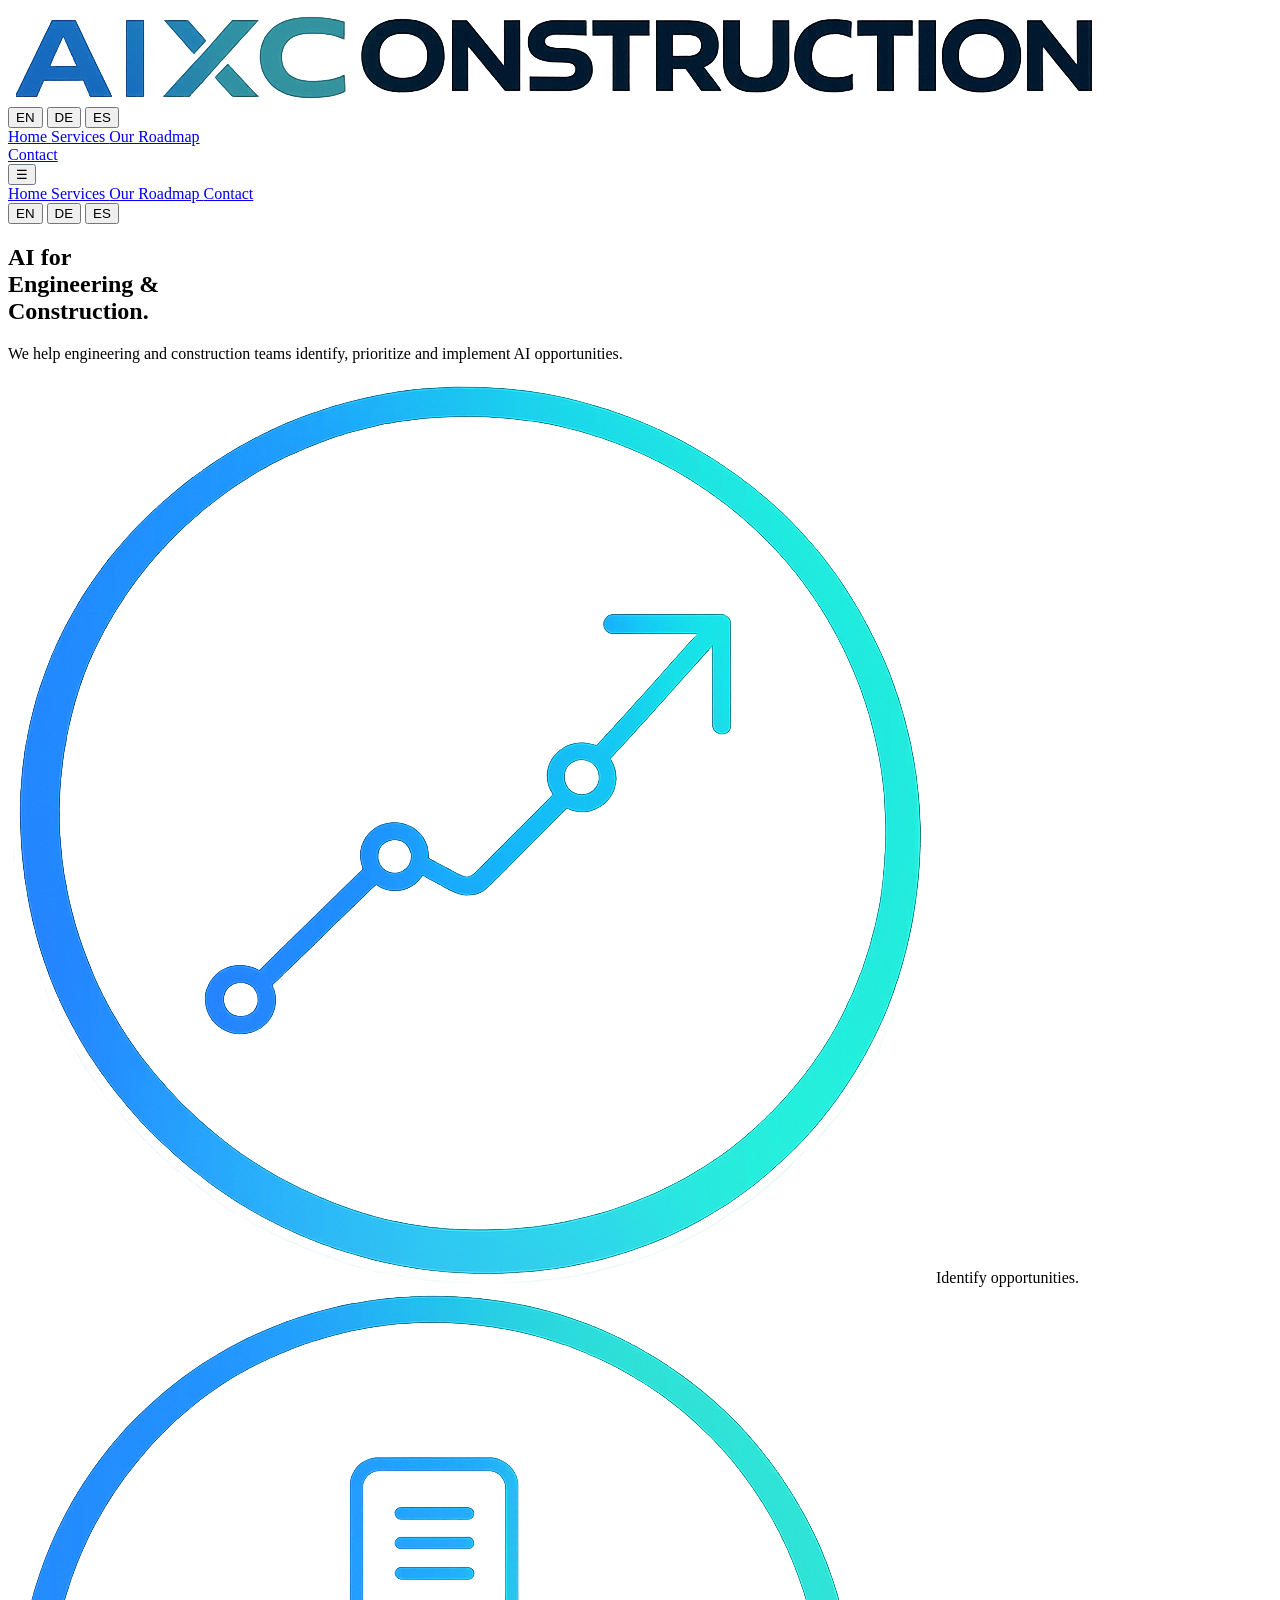
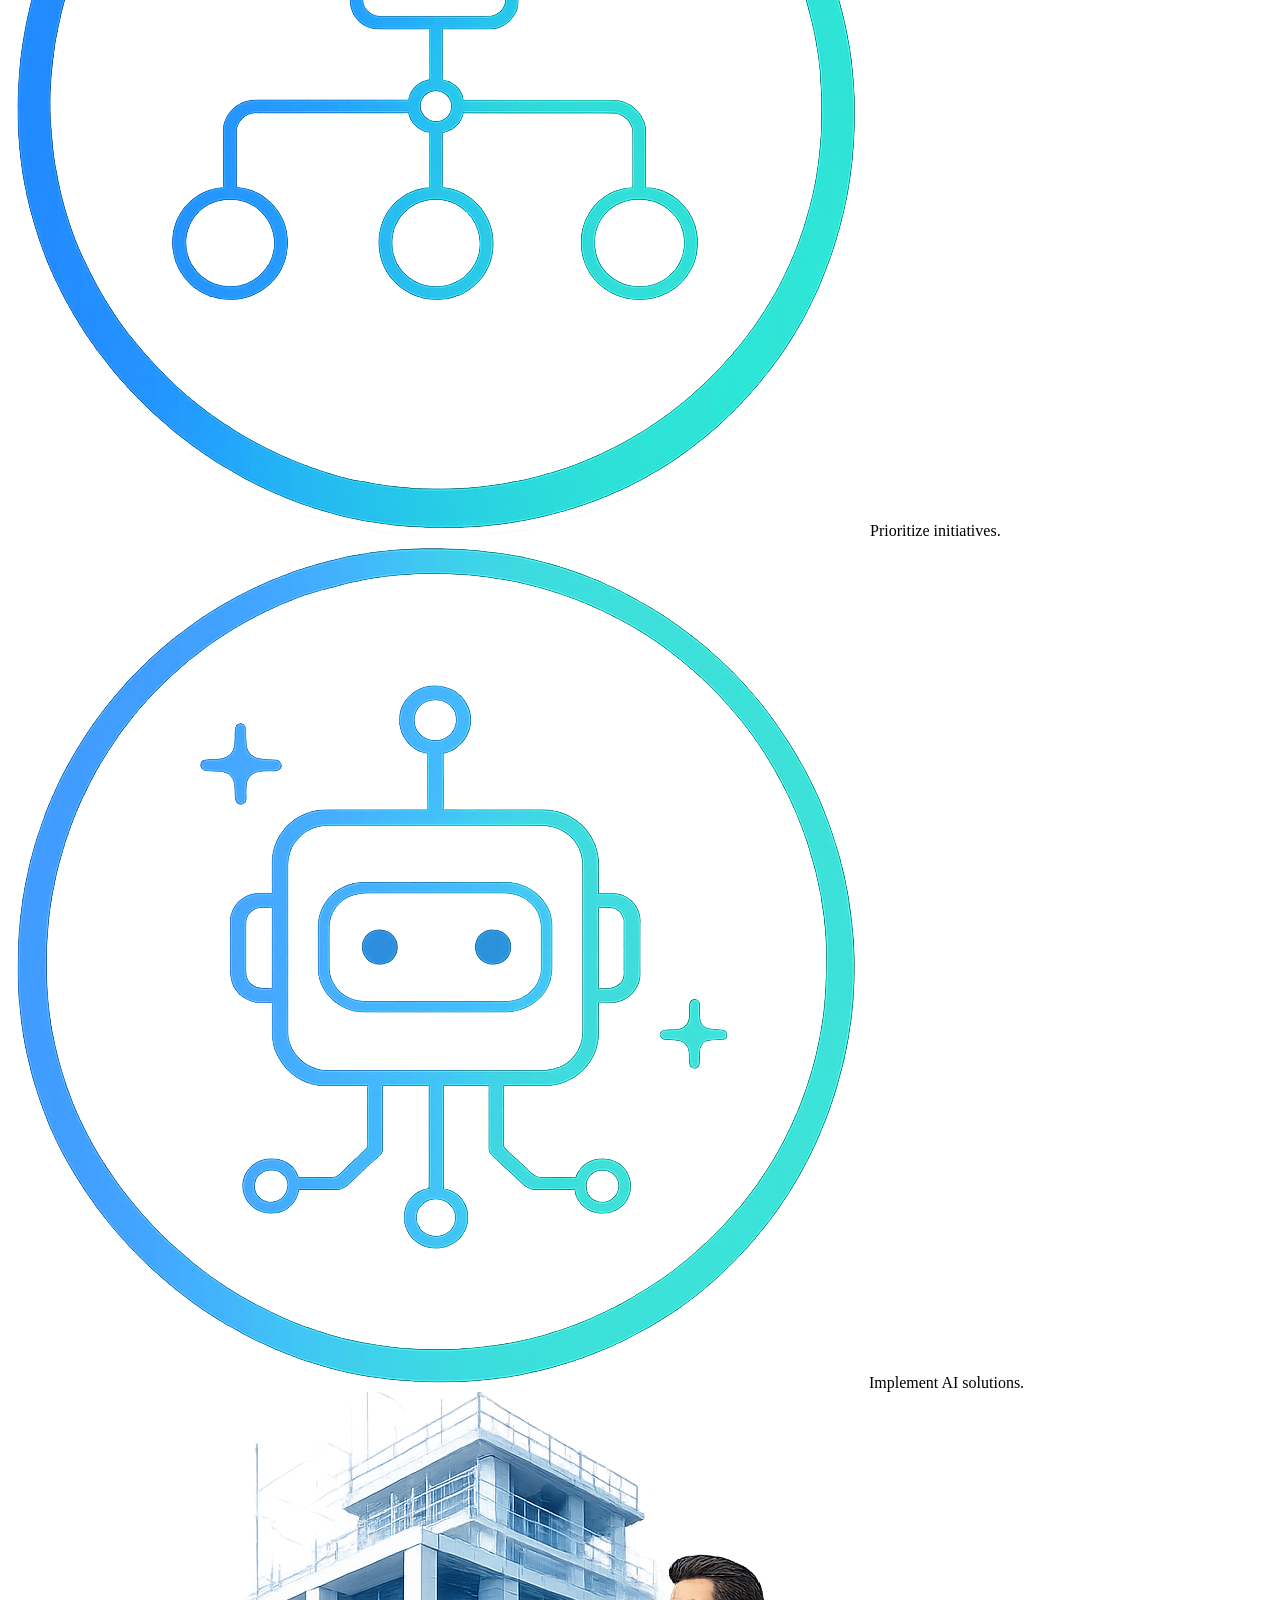
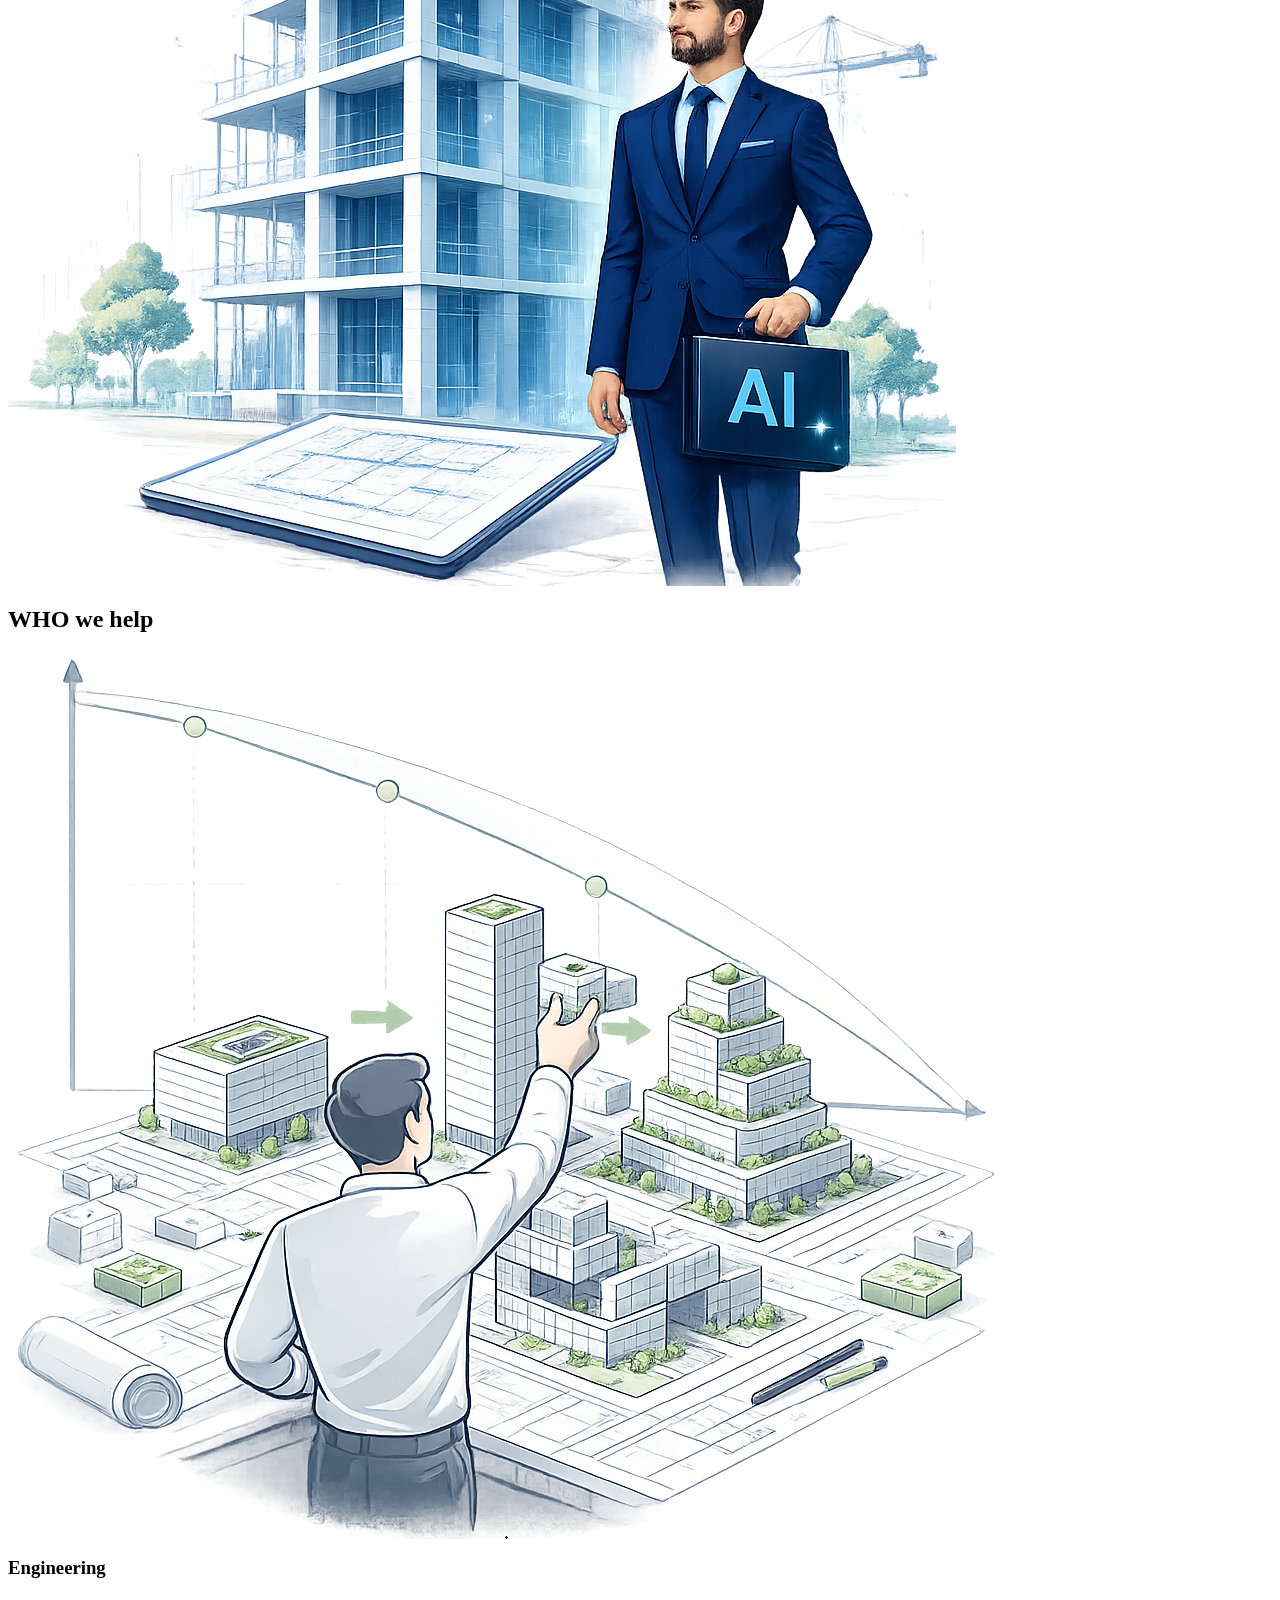
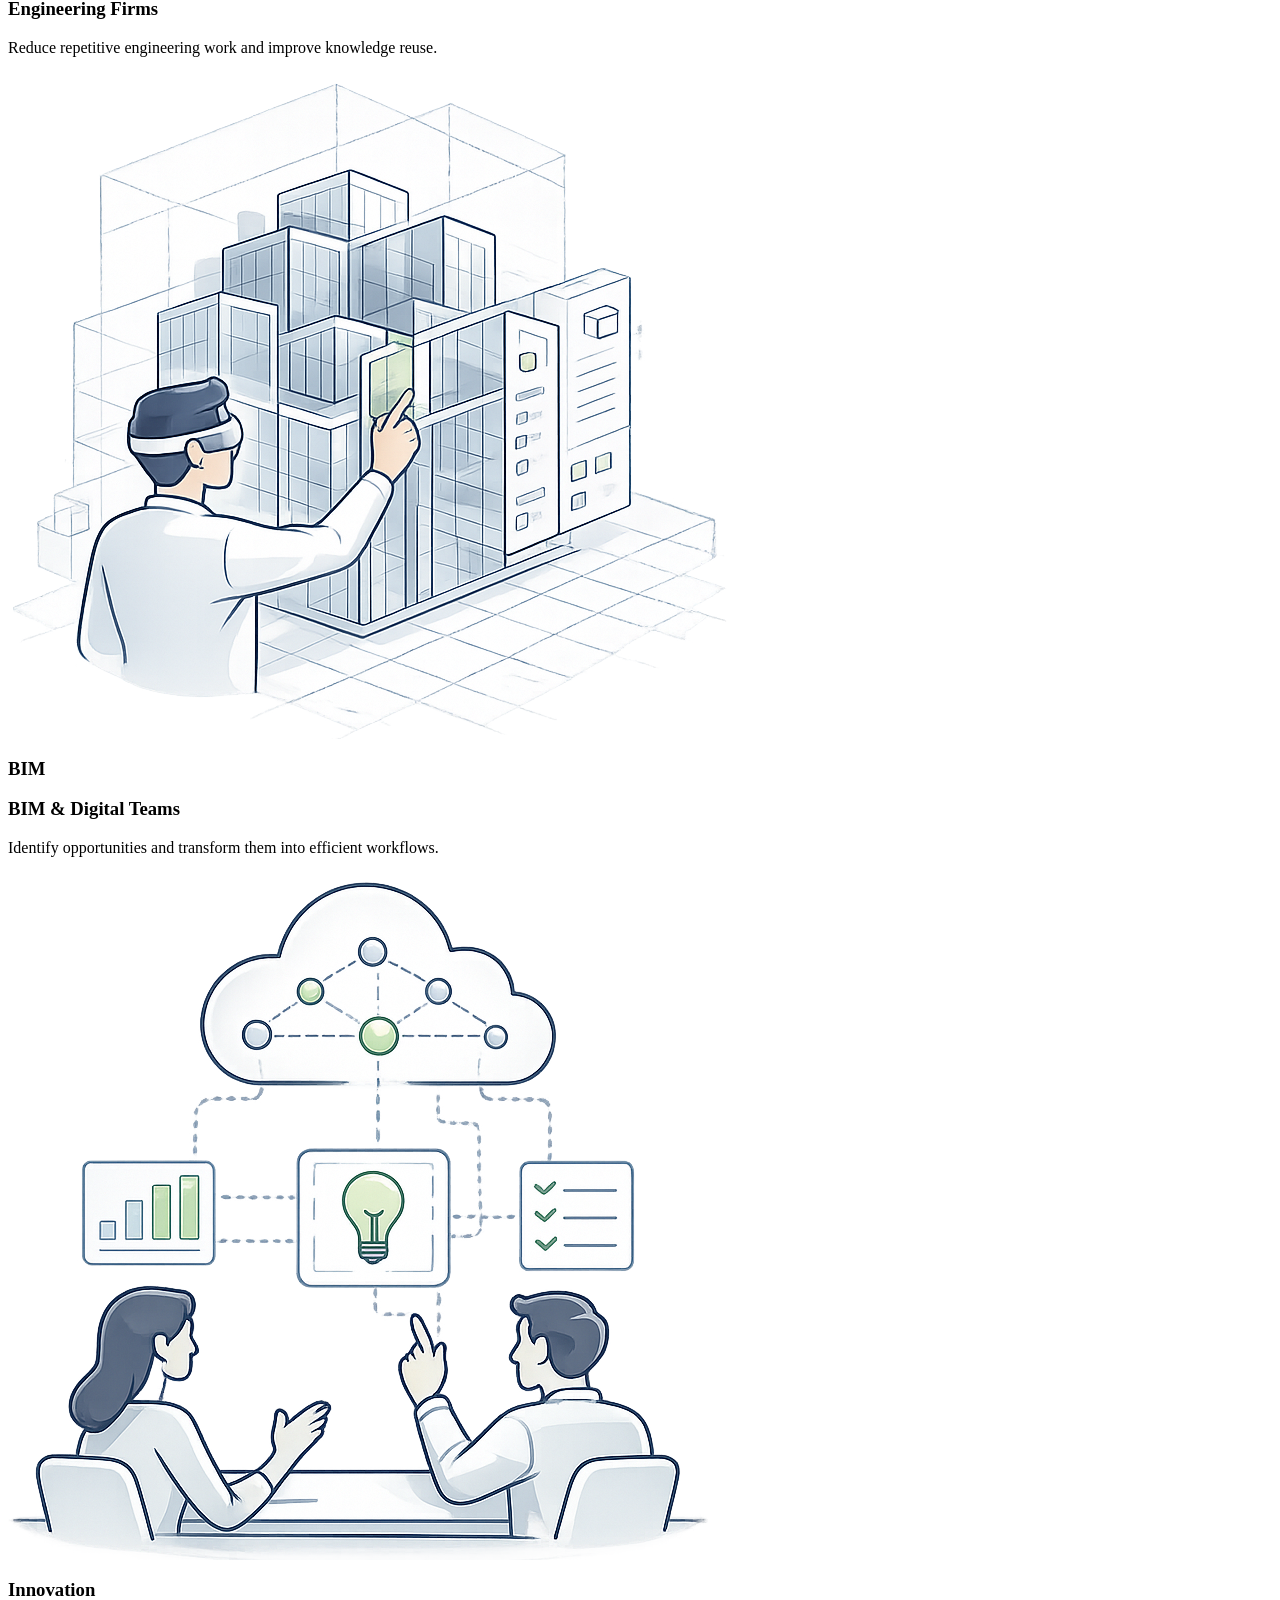
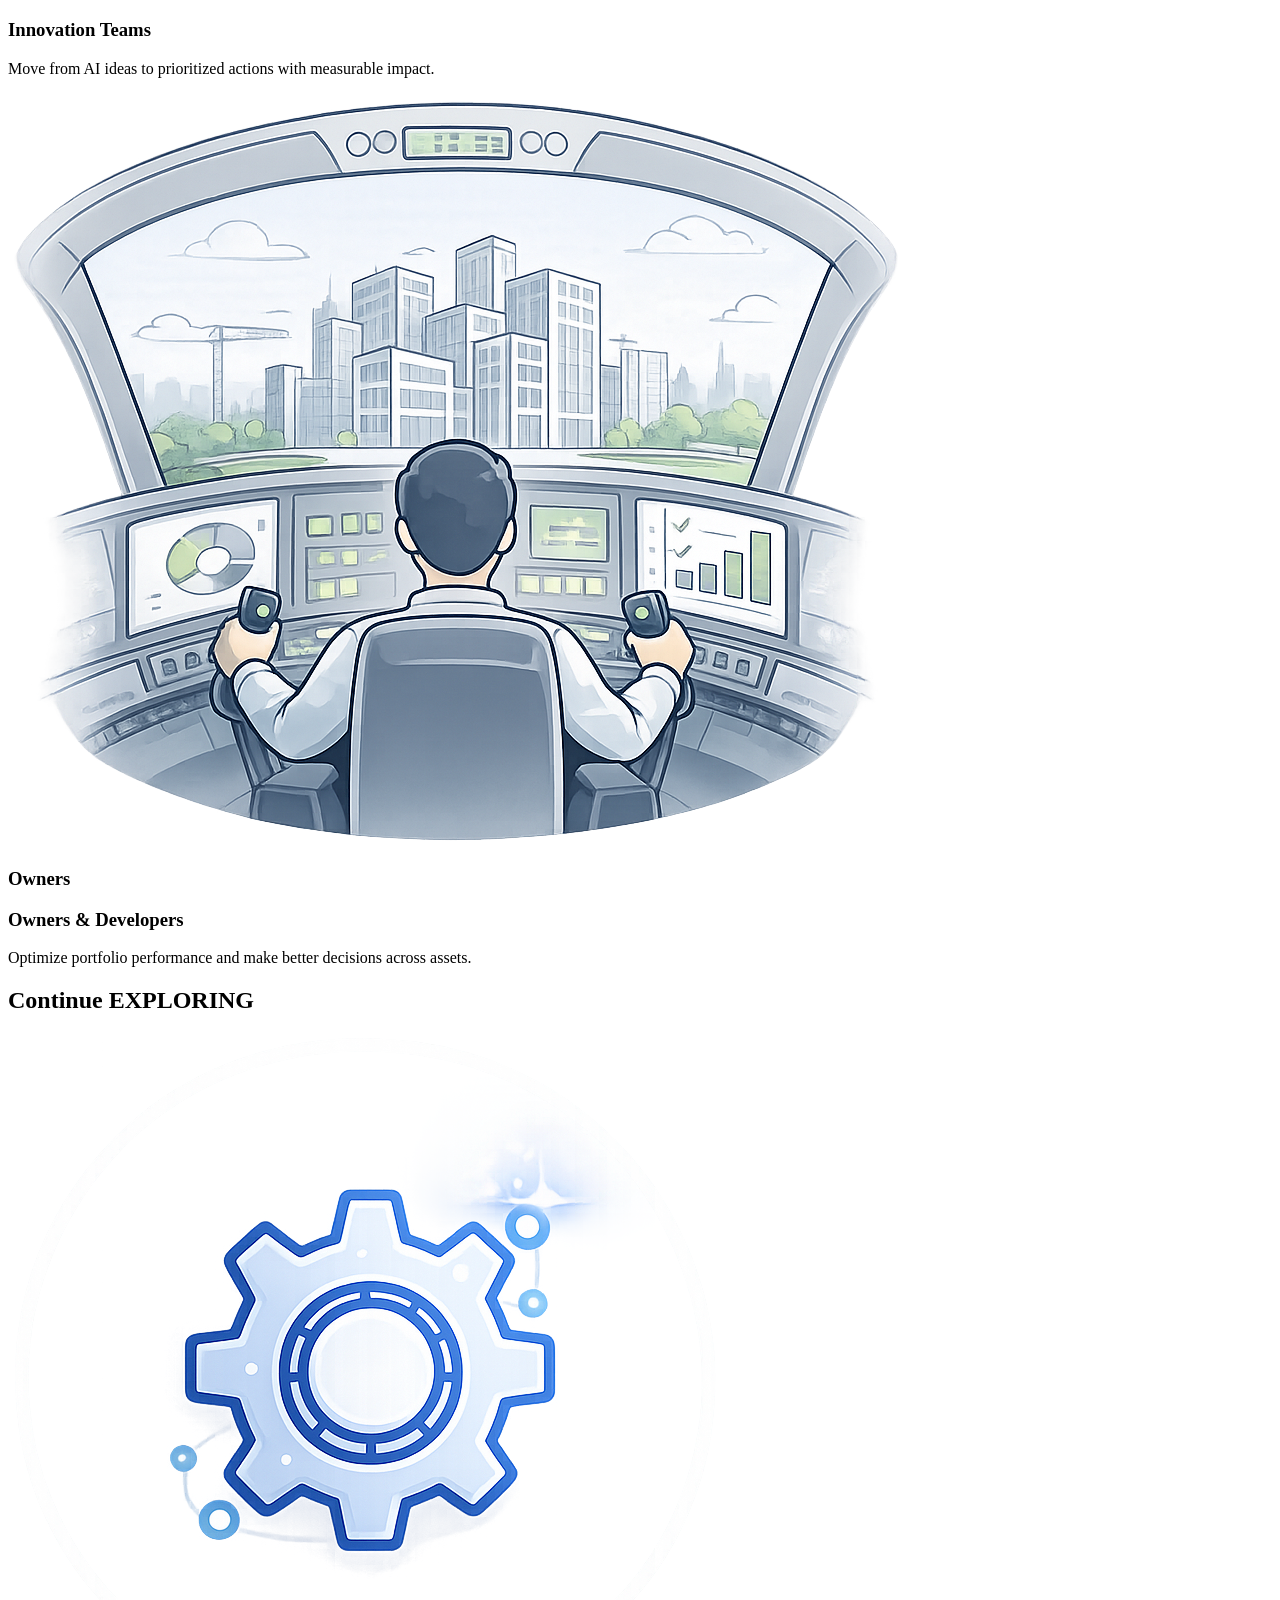
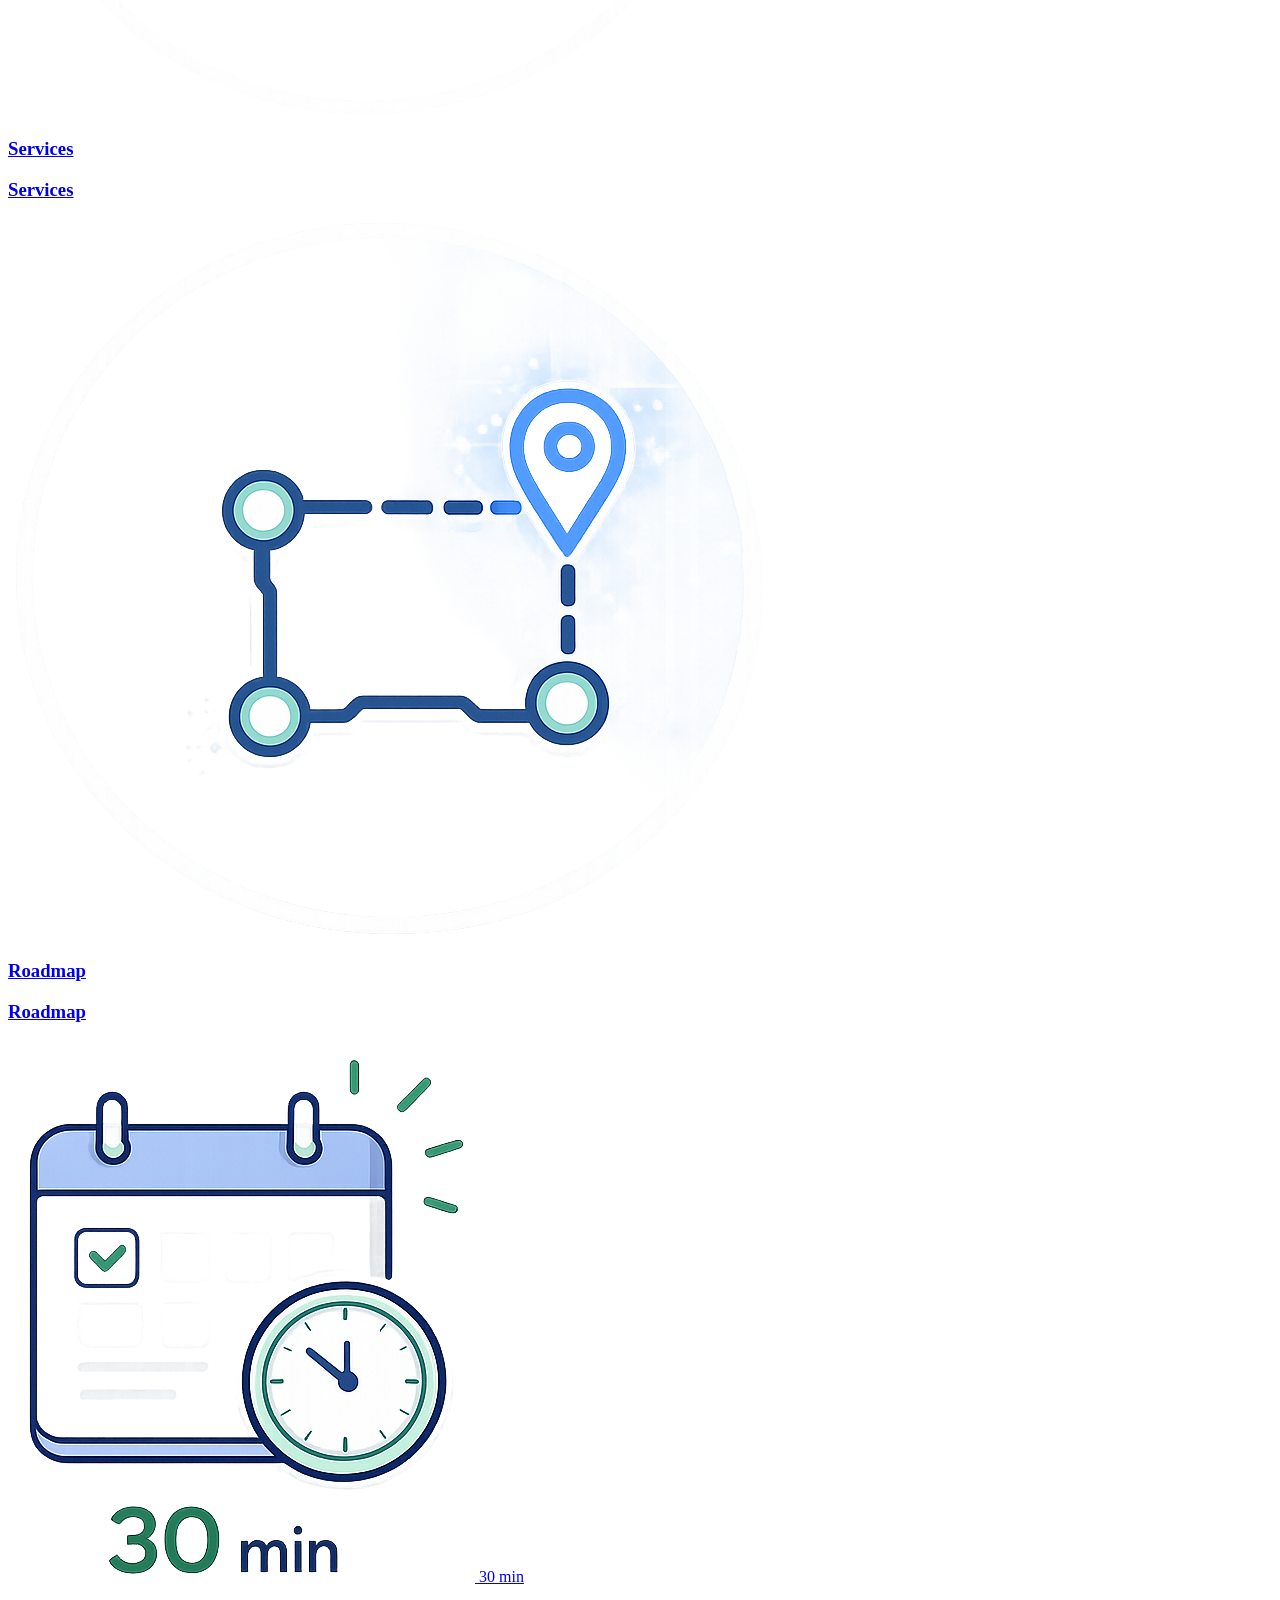
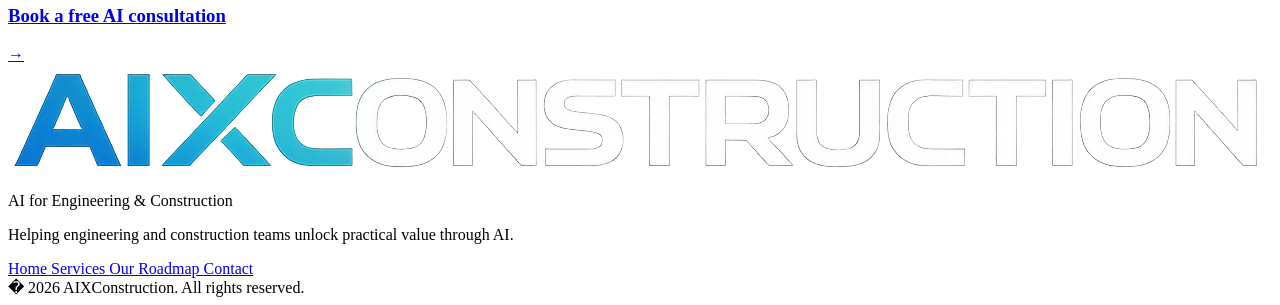
==== index.html @ 473710bd "changes" ====
<body class="home-page">

<div id="navbar"></div>

<!-- ===================================
     HERO
=================================== -->

<section class="hero">

    <div class="site-container hero-layout">

        <!-- LEFT COLUMN -->

        <div class="hero-content">

            <h1>
                AI for<br>
                <span>Engineering &<br>Construction.</span>
            </h1>

            <p class="hero-subtitle">
                We help engineering and construction teams identify, prioritize and implement AI opportunities.
            </p>

            <div class="hero-features">

                <div class="hero-feature">

                    <img
                        src="images/icon-identify-opportunities.png"
                        alt="Identify opportunities">

                    <span>Identify opportunities.</span>

                </div>

                <div class="hero-feature">

                    <img
                        src="images/icon-prioritize-initiatives.png"
                        alt="Prioritize initiatives">

                    <span>Prioritize initiatives.</span>

                </div>

                <div class="hero-feature">

                    <img
                        src="images/icon-implement-ai-solutions.png"
                        alt="Implement AI solutions">

                    <span>Implement AI solutions.</span>

                </div>

            </div>

        </div>

        <!-- RIGHT COLUMN -->

        <div class="hero-image">

            <img
                src="images/hero-ai-building.png"
                alt="AI for Engineering & Construction">

        </div>

    </div>

</section>

<!-- ===================================
     WHO WE HELP
=================================== -->

<section class="who-we-help-section">

    <div class="site-container">

        <div class="section-header">

            <h2>
                WHO we help
            </h2>

        </div>

        <div
            class="showcase showcase--large"
            data-showcase
            data-mode="expand">

            <!-- Engineering -->

            <article class="showcase-item showcase-item--active">

                <div class="showcase-media">

                    <img
                        class="showcase-image"
                        src="images/icon-engineering-firms.png"
                        alt="Engineering Firms">

                </div>

                <div class="showcase-content">

                    <h3 class="showcase-title-short">
                        Engineering
                    </h3>

                    <h3 class="showcase-title-full">
                        Engineering Firms
                    </h3>

                    <p class="showcase-description">
                        Reduce repetitive engineering work and improve knowledge reuse.
                    </p>

                </div>

            </article>

            <!-- BIM -->

            <article class="showcase-item">

                <div class="showcase-media">

                    <img
                        class="showcase-image"
                        src="images/icon-bim-digital-teams.png"
                        alt="BIM & Digital Teams">

                </div>

                <div class="showcase-content">

                    <h3 class="showcase-title-short">
                        BIM
                    </h3>

                    <h3 class="showcase-title-full">
                        BIM & Digital Teams
                    </h3>

                    <p class="showcase-description">
                        Identify opportunities and transform them into efficient workflows.
                    </p>

                </div>

            </article>

            <!-- Innovation -->

            <article class="showcase-item">

                <div class="showcase-media">

                    <img
                        class="showcase-image"
                        src="images/icon-innovation-transformation-teams.png"
                        alt="Innovation Teams">

                </div>

                <div class="showcase-content">

                    <h3 class="showcase-title-short">
                        Innovation
                    </h3>

                    <h3 class="showcase-title-full">
                        Innovation Teams
                    </h3>

                    <p class="showcase-description">
                        Move from AI ideas to prioritized actions with measurable impact.
                    </p>

                </div>

            </article>

            <!-- Owners -->

            <article class="showcase-item">

                <div class="showcase-media">

                    <img
                        class="showcase-image"
                        src="images/icon-owners-developers.png"
                        alt="Owners & Developers">

                </div>

                <div class="showcase-content">

                    <h3 class="showcase-title-short">
                        Owners
                    </h3>

                    <h3 class="showcase-title-full">
                        Owners & Developers
                    </h3>

                    <p class="showcase-description">
                        Optimize portfolio performance and make better decisions across assets.
                    </p>

                </div>

            </article>

        </div>

    </div>

</section>

<!-- ===================================
     CONTINUE EXPLORING
=================================== -->

<section class="explore-section">

    <div class="site-container">

        <div class="section-header">

            <h2>
                Continue EXPLORING
            </h2>

        </div>

        <div class="explore-layout">

            <!-- ===================================
                 LEFT COLUMN
            ==================================== -->

            <div
                class="showcase
                       showcase--compact
                       showcase--navigation
                       showcase--no-description"
                data-showcase
                data-mode="navigation">

                <!-- SERVICES -->

                <a
                    href="services.html"
                    class="showcase-item showcase-item--active">

                    <div class="showcase-media">

                        <img
                            class="showcase-image"
                            src="images/icon-our-services.png"
                            alt="Our Services">

                    </div>

                    <div class="showcase-content">

                        <h3 class="showcase-title-short">
                            Services
                        </h3>

                        <h3 class="showcase-title-full">
                            Services
                        </h3>

                    </div>

                </a>

                <!-- ROADMAP -->

                <a
                    href="services.html#roadmap"
                    class="showcase-item">

                    <div class="showcase-media">

                        <img
                            class="showcase-image"
                            src="images/icon-our-roadmap.png"
                            alt="Our Roadmap">

                    </div>

                    <div class="showcase-content">

                        <h3 class="showcase-title-short">
                            Roadmap
                        </h3>

                        <h3 class="showcase-title-full">
                            Roadmap
                        </h3>

                    </div>

                </a>

            </div>

            <!-- ===================================
                 RIGHT COLUMN
            ==================================== -->

            <a
                href="contact.html"
                class="contact-card">

                <img
                    class="contact-image"
                    src="images/icon-free-consultation.png"
                    alt="Book a free AI consultation">

                <span class="contact-duration">
                    30 min
                </span>

                <h3>
                    Book a free AI consultation
                </h3>

                <div class="contact-arrow">
                    &rarr;
                </div>

            </a>

        </div>

    </div>

</section>

<div id="footer"></div>

<script src="js/components.js"></script>
<script src="js/main.js"></script>

</body>
</html>
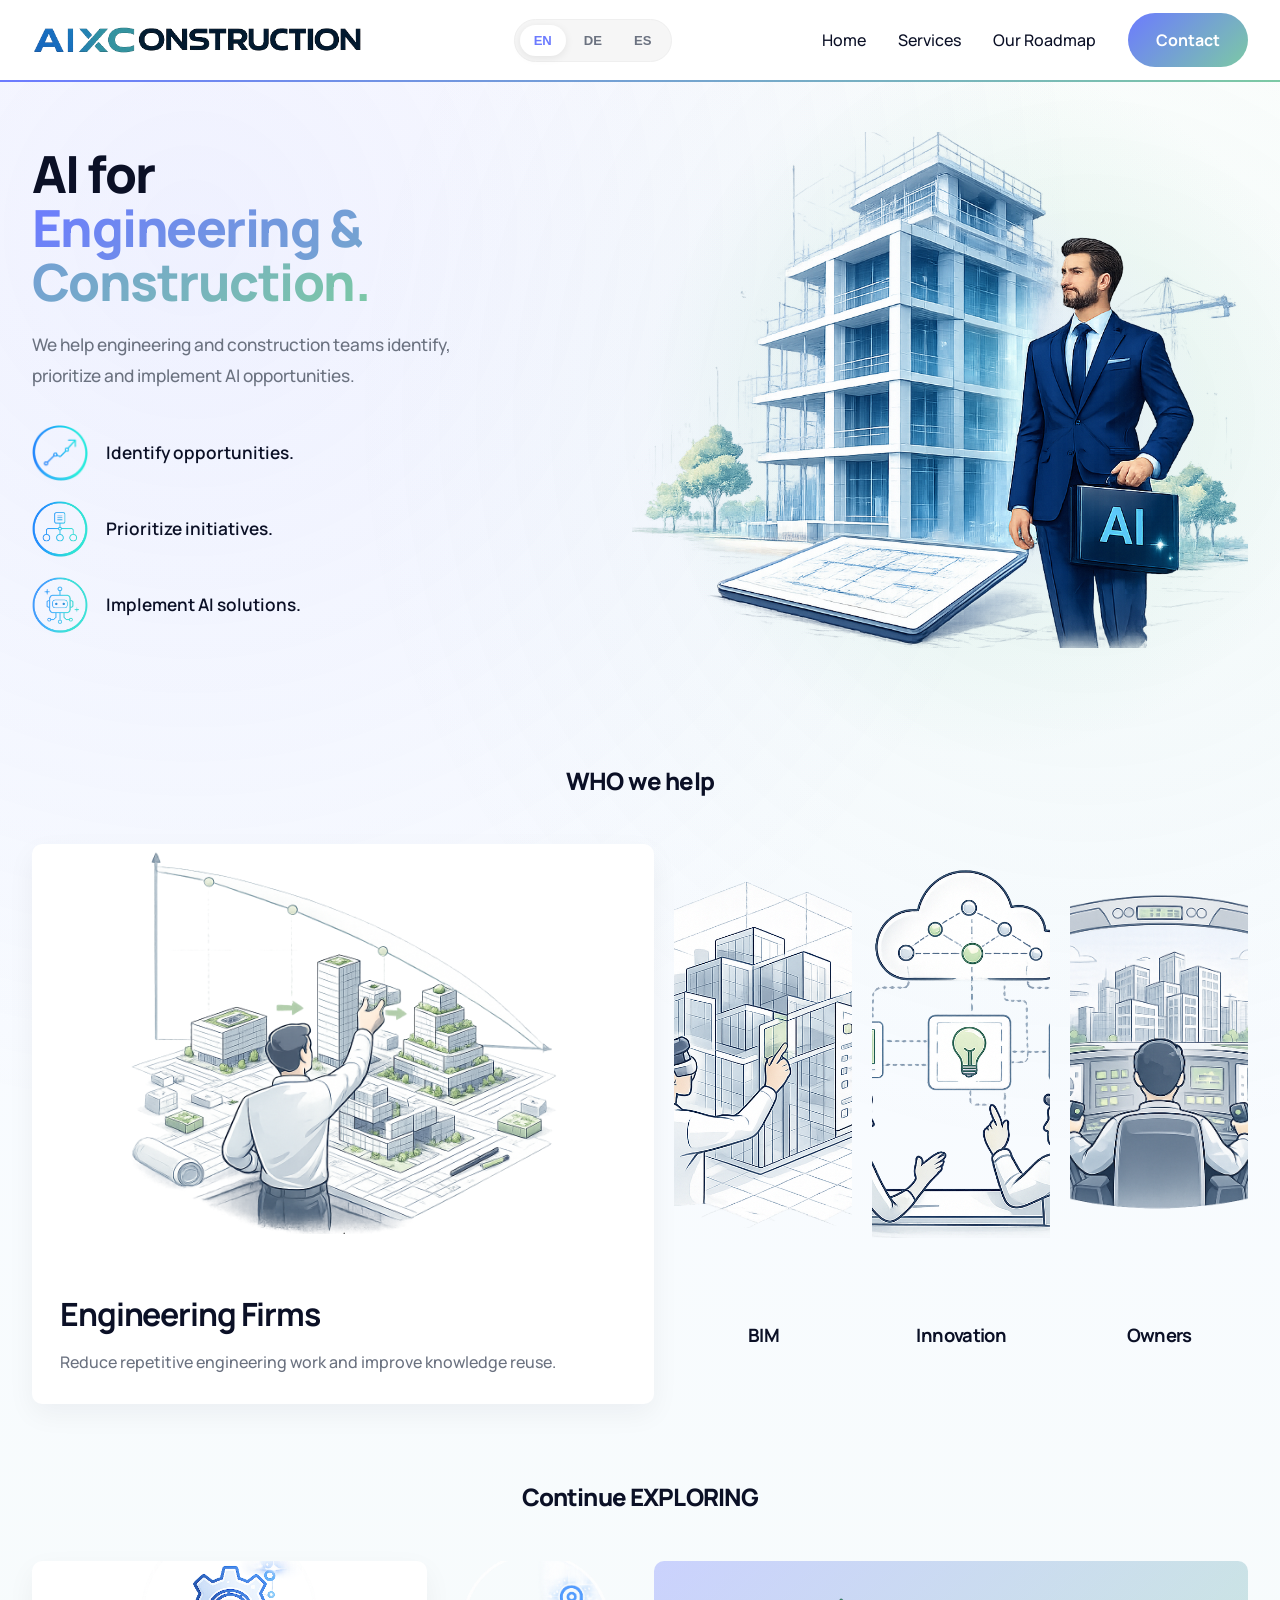
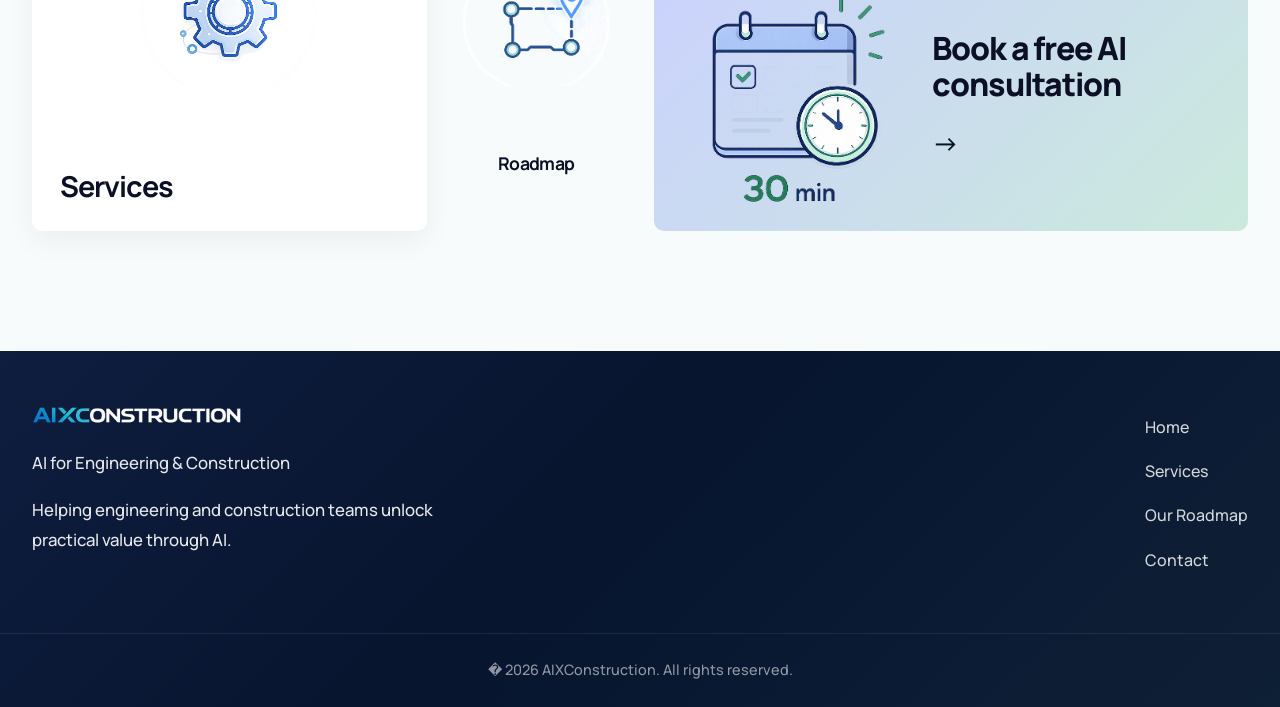
==== commit 243b76be: "changes" ====
--- a/index.html
+++ b/index.html
@@ -1,3 +1,36 @@
+<!DOCTYPE html>
+<html lang="en">
+
+<head>
+
+    <meta charset="UTF-8">
+
+    <meta name="viewport"
+          content="width=device-width, initial-scale=1.0">
+
+    <title>
+        AIXConstruction | AI for Engineering & Construction
+    </title>
+
+    <link rel="preconnect"
+          href="https://fonts.googleapis.com">
+
+    <link rel="preconnect"
+          href="https://fonts.gstatic.com"
+          crossorigin>
+
+    <link href="https://fonts.googleapis.com/css2?family=Manrope:wght@200;300;400;500;600;700;800&display=swap"
+          rel="stylesheet">
+
+    <link rel="stylesheet"
+          href="css/style.css">
+
+</head>
+
+<body class="home-page">
+
+
+
 <body class="home-page">
 
 <div id="navbar"></div>
@@ -314,22 +347,20 @@
 
             </div>
 
-            <!-- ===================================
-                 RIGHT COLUMN
-            ==================================== -->
-
-            <a
-                href="contact.html"
-                class="contact-card">
-
-                <img
-                    class="contact-image"
-                    src="images/icon-free-consultation.png"
-                    alt="Book a free AI consultation">
-
-                <span class="contact-duration">
-                    30 min
-                </span>
+        <!-- ===================================
+            RIGHT COLUMN
+        =================================== -->
+
+        <a
+            href="contact.html"
+            class="contact-card">
+
+            <img
+                class="contact-image"
+                src="images/icon-free-consultation.png"
+                alt="Book a free AI consultation">
+
+            <div class="contact-card-content">
 
                 <h3>
                     Book a free AI consultation
@@ -339,9 +370,9 @@
                     &rarr;
                 </div>
 
-            </a>
-
-        </div>
+            </div>
+
+        </a>
 
     </div>
 
--- a/css/style.css
+++ b/css/style.css
@@ -0,0 +1,177 @@
+@import url("navbar.css");
+@import url("components.css");
+@import url("home.css");
+@import url("pages.css");
+@import url("footer.css");
+
+
+:root{
+
+    /* ===================================
+    RESPONSIVE DESIGN SYSTEM
+    =================================== */
+
+    /*
+
+    PHONE
+    0px ? 767px
+
+    @media (max-width:767px)
+
+    ------------------------------------
+
+    DESKTOP (includes tablets)
+
+    768px+
+
+    @media (min-width:768px)
+
+    ------------------------------------
+
+    Project rules
+
+    � Phone
+    Mobile layout
+
+    � Desktop
+    Desktop layout
+
+    Never create additional breakpoints
+    without a project-wide reason.
+
+    */
+
+    /* ===================================
+       BRAND COLORS
+    =================================== */
+
+    --navy:#0B1026;
+    --white:#FFFFFF;
+
+    --blue:#6C7BFF;
+    --green:#7CC9A5;
+
+    --text-soft:#6B7280;
+    --border:#E5E7EB;
+
+
+    /* ===================================
+       SHOWCASE DESIGN SYSTEM
+    =================================== */
+
+    /* Glass Cards */
+
+    --card-opacity:.30;
+    --card-blur:14px;
+
+    /* Border Radius */
+
+    --card-radius:10px;
+
+    /* Animation */
+
+    --card-transition:.45s;
+
+    /* Active Colors */
+
+    --showcase-start:#6C7BFF;
+    --showcase-end:#7CC9A5;
+
+    /* White mixed into active cards (0-100) */
+
+    --showcase-white:82;
+
+
+    /* ===================================
+       LAYOUT
+    =================================== */
+
+    --container-width:1280px;
+    --container-padding:32px;
+
+
+    /* ===================================
+       TYPOGRAPHY
+    =================================== */
+
+    --font-family:'Manrope',sans-serif;
+
+}
+
+
+*{
+
+    margin:0;
+    padding:0;
+    box-sizing:border-box;
+
+}
+
+html{
+
+    scroll-behavior:smooth;
+
+}
+
+body{
+
+    font-family:var(--font-family);
+
+    font-size:16px;
+
+    font-weight:500;
+
+    line-height:1.65;
+
+    background:var(--white);
+
+    color:var(--navy);
+
+}
+
+
+/* ===================================
+   TYPOGRAPHY
+=================================== */
+
+h1,
+h2,
+h3,
+h4,
+h5,
+h6{
+
+    font-family:var(--font-family);
+
+    font-weight:800;
+
+    line-height:1.1;
+
+    letter-spacing:-0.035em;
+
+    color:var(--navy);
+
+}
+
+p{
+
+    color:var(--text-soft);
+
+    line-height:1.7;
+
+}
+
+
+/* ===================================
+   LAYOUT
+=================================== */
+
+.site-container{
+
+    max-width:var(--container-width);
+
+    margin:0 auto;
+
+    padding-inline:var(--container-padding);
+
+}
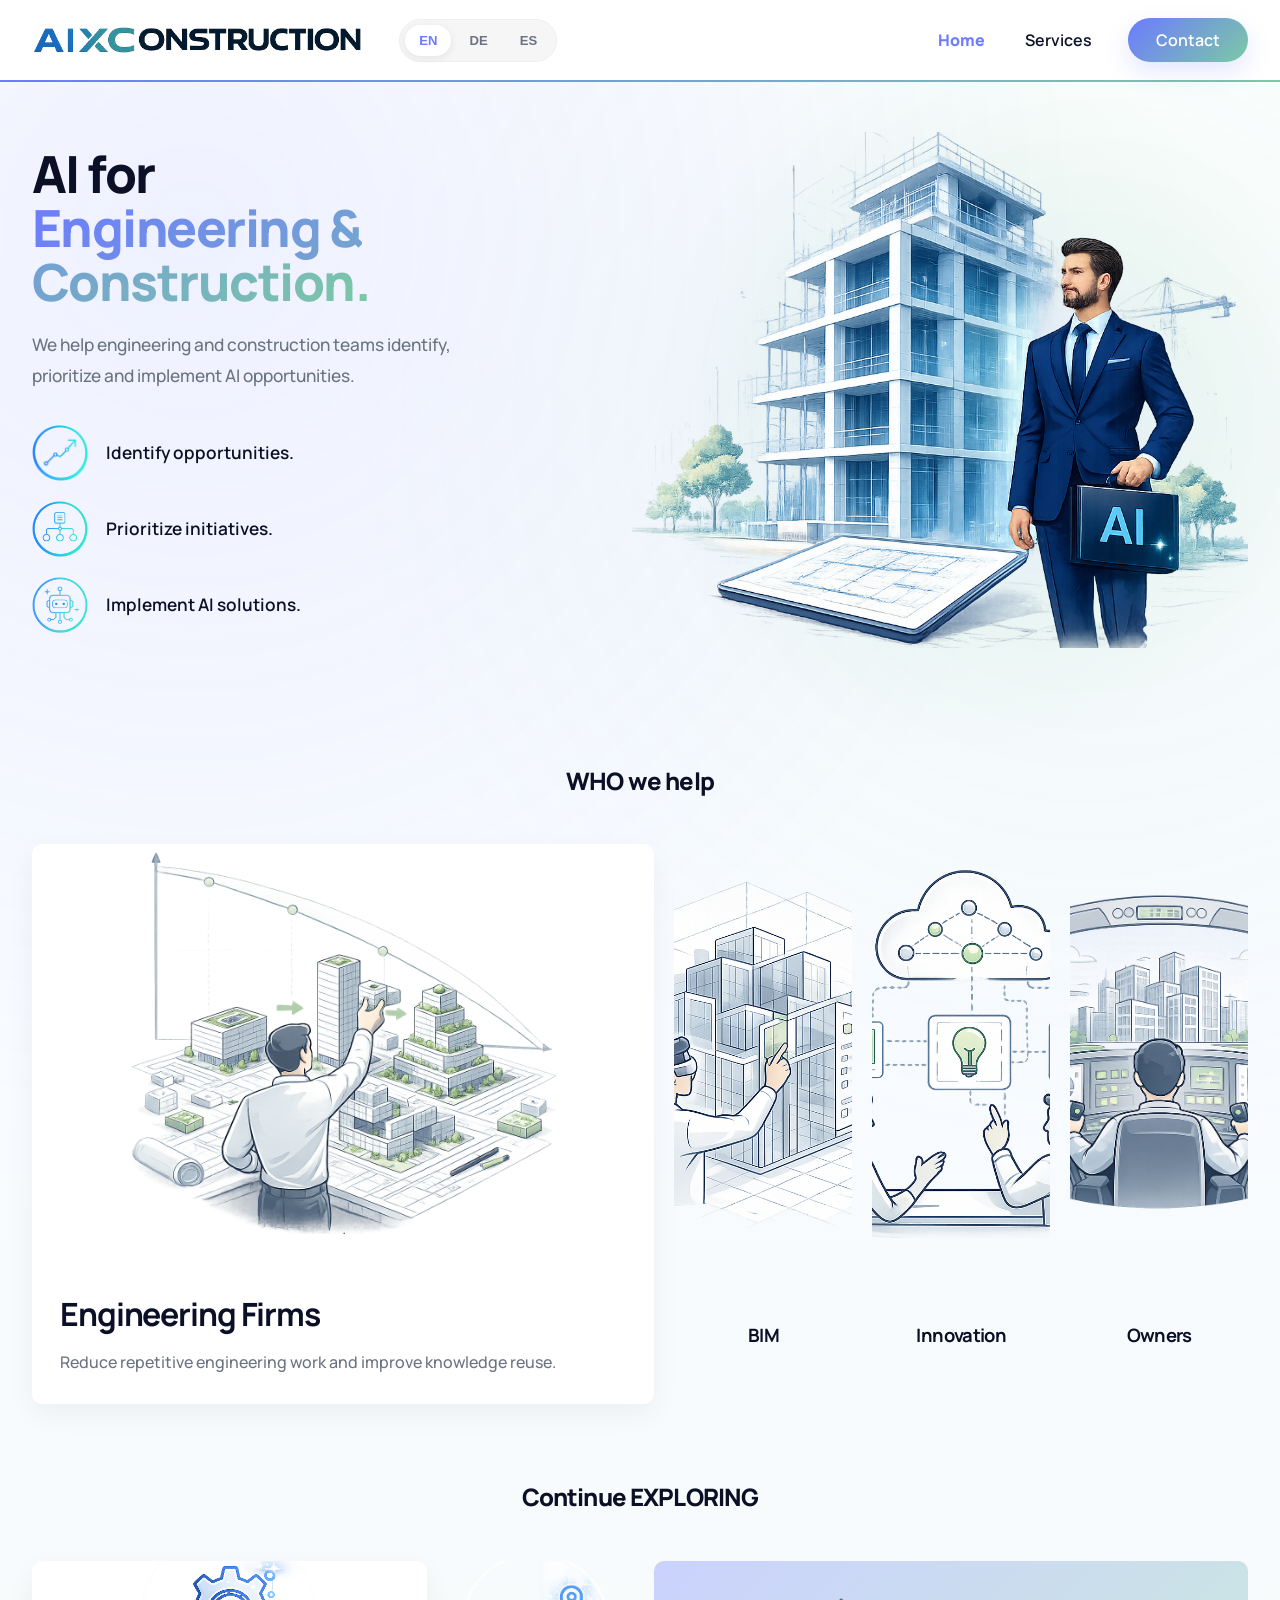
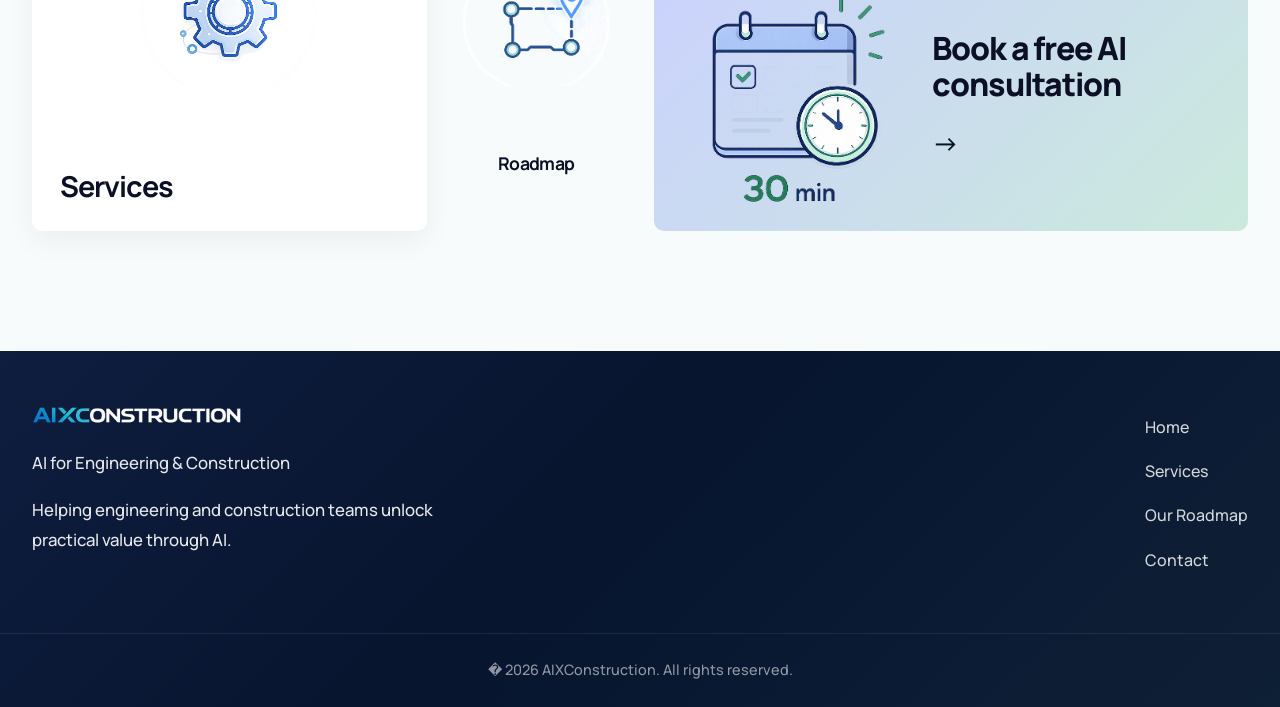
==== commit e90b9ee0: "changes" ====
--- a/index.html
+++ b/index.html
@@ -26,10 +26,6 @@
           href="css/style.css">
 
 </head>
-
-<body class="home-page">
-
-
 
 <body class="home-page">
 
@@ -356,7 +352,7 @@
             class="contact-card">
 
             <img
-                class="contact-image"
+                class="contact-card-image"
                 src="images/icon-free-consultation.png"
                 alt="Book a free AI consultation">
 
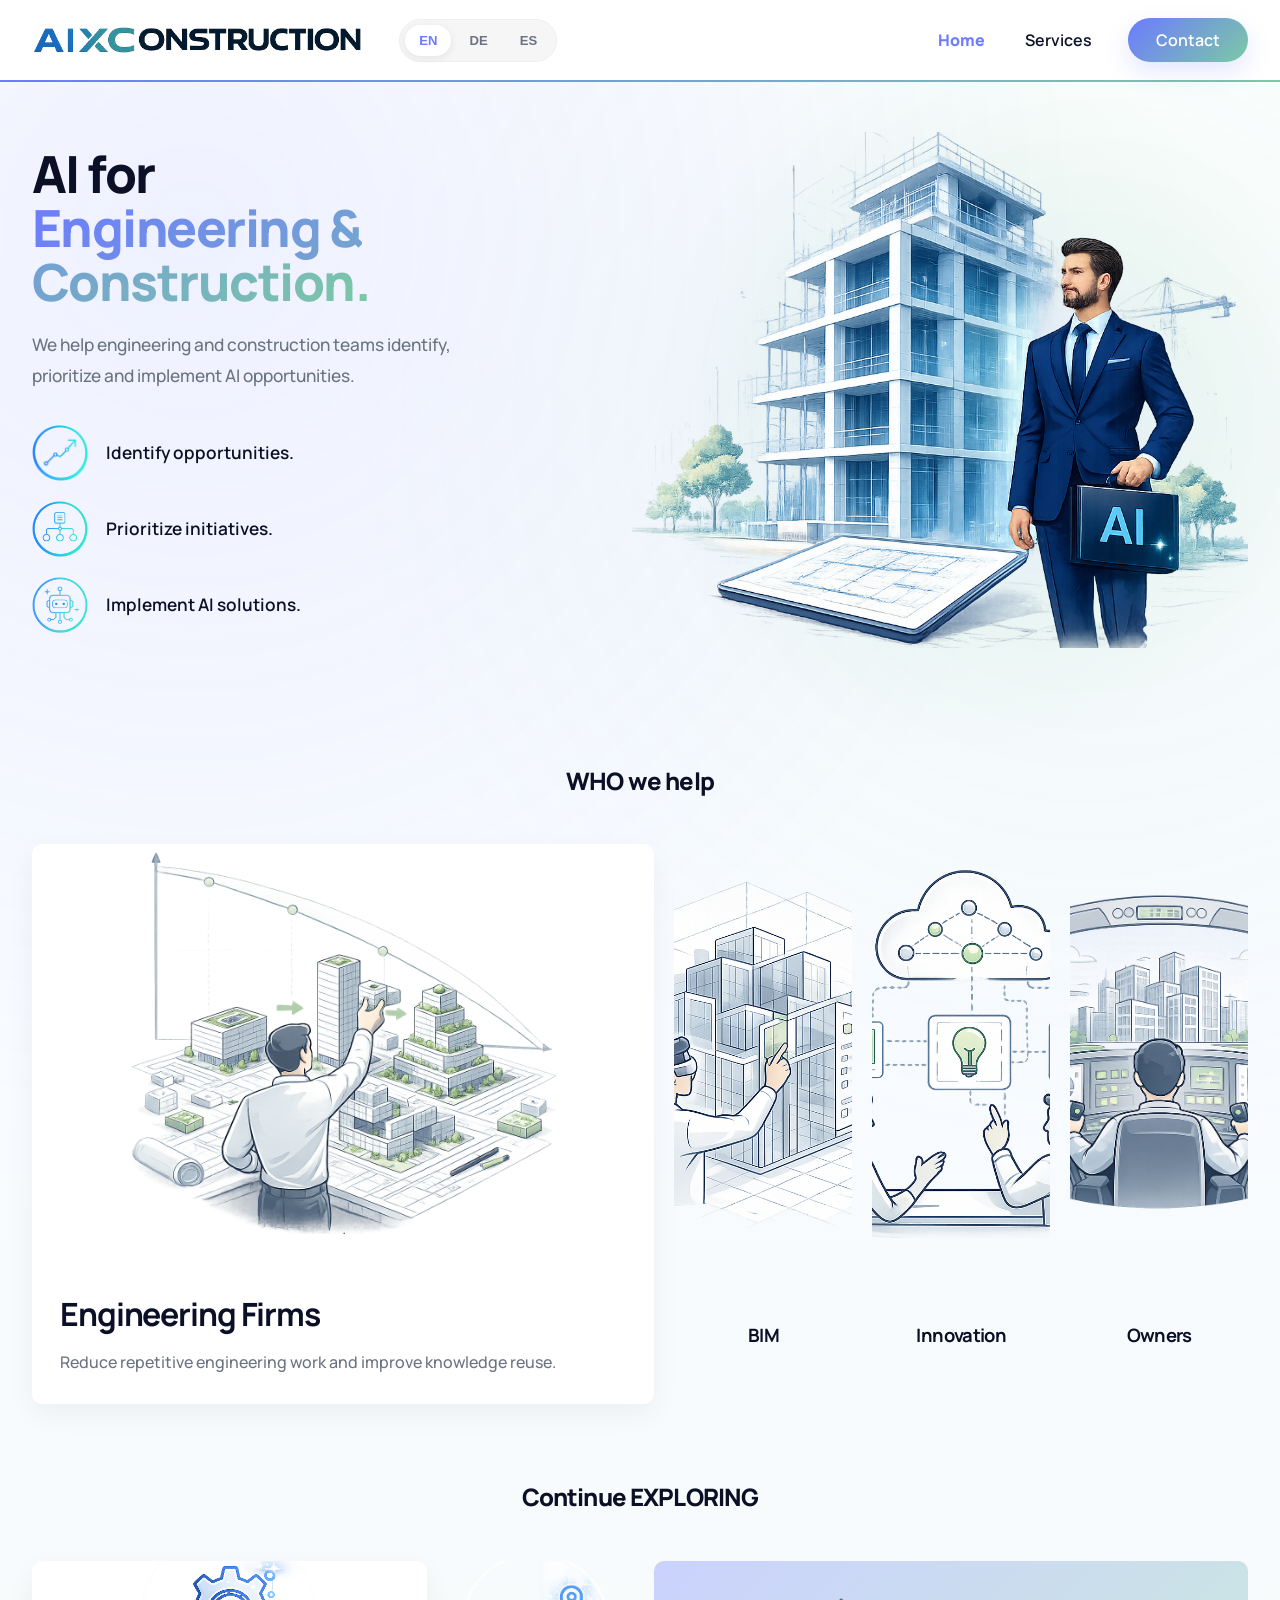
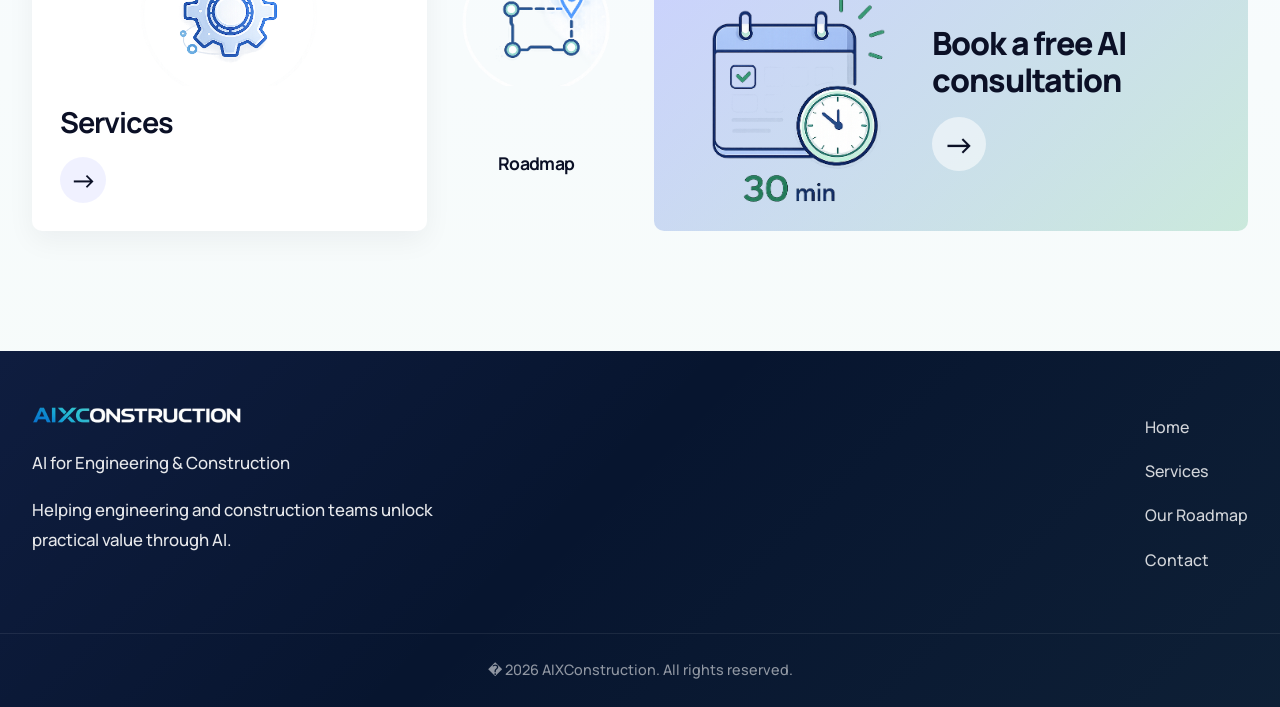
==== commit 1007d994: "changes" ====
--- a/index.html
+++ b/index.html
@@ -285,9 +285,7 @@
 
                 <!-- SERVICES -->
 
-                <a
-                    href="services.html"
-                    class="showcase-item showcase-item--active">
+                <article class="showcase-item showcase-item--active">
 
                     <div class="showcase-media">
 
@@ -308,15 +306,20 @@
                             Services
                         </h3>
 
+                        <a
+                            href="services.html"
+                            class="showcase-action"
+                            aria-label="Go to Services">
+                            &rarr;
+                        </a>
+
                     </div>
 
-                </a>
+                </article>
 
                 <!-- ROADMAP -->
 
-                <a
-                    href="services.html#roadmap"
-                    class="showcase-item">
+                <article class="showcase-item">
 
                     <div class="showcase-media">
 
@@ -337,9 +340,16 @@
                             Roadmap
                         </h3>
 
+                        <a
+                            href="services.html#roadmap"
+                            class="showcase-action"
+                            aria-label="Go to Roadmap">
+                            &rarr;
+                        </a>
+
                     </div>
 
-                </a>
+                </article>
 
             </div>
 
@@ -347,9 +357,7 @@
             RIGHT COLUMN
         =================================== -->
 
-        <a
-            href="contact.html"
-            class="contact-card">
+        <article class="contact-card">
 
             <img
                 class="contact-card-image"
@@ -362,13 +370,16 @@
                     Book a free AI consultation
                 </h3>
 
-                <div class="contact-arrow">
+                <a
+                    href="contact.html"
+                    class="contact-arrow"
+                    aria-label="Book a free AI consultation">
                     &rarr;
-                </div>
+                </a>
 
             </div>
 
-        </a>
+        </article>
 
     </div>
 
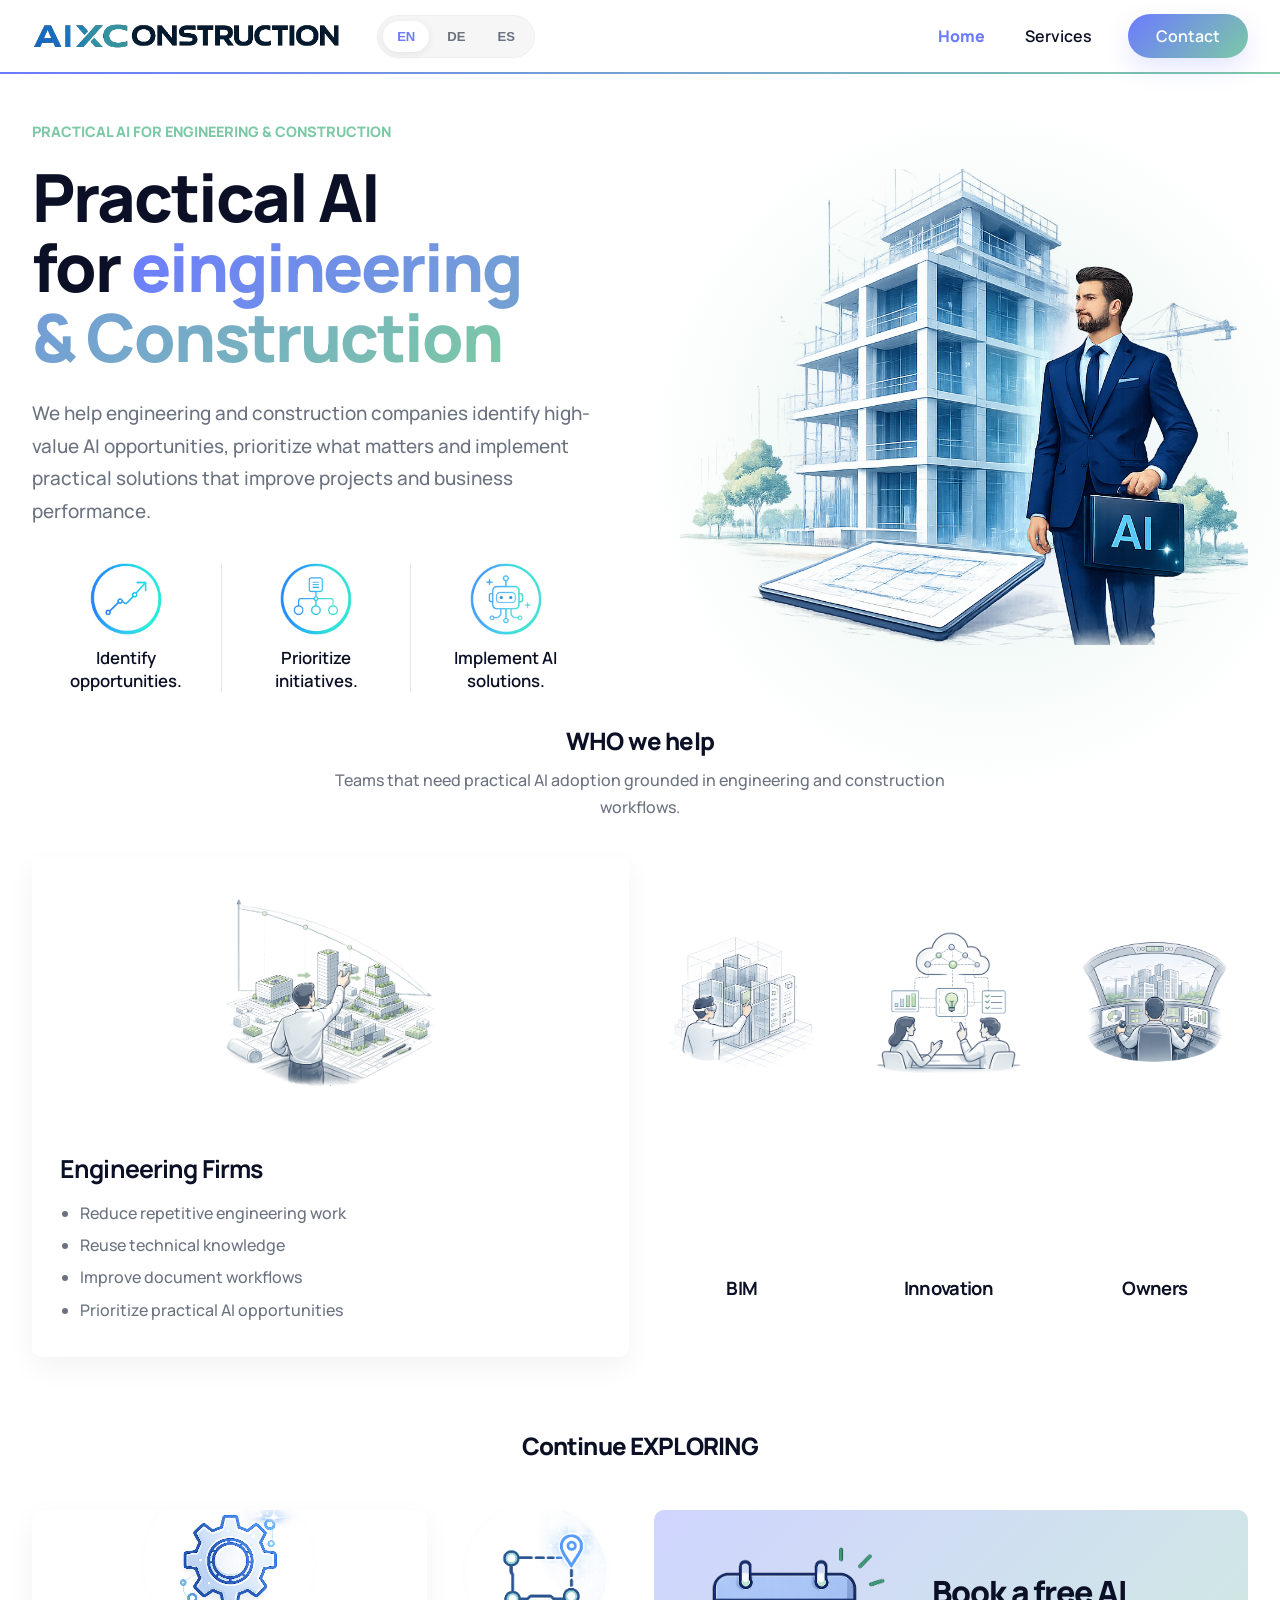
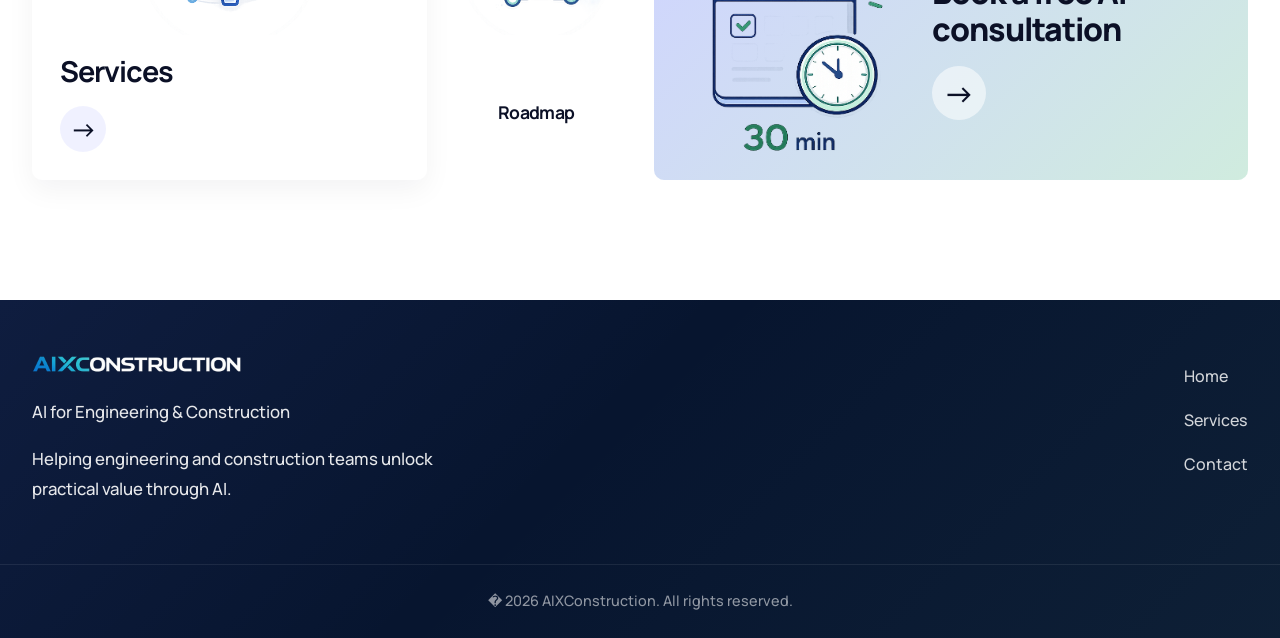
==== commit 6cb0c442: "changes" ====
--- a/index.html
+++ b/index.html
@@ -43,13 +43,17 @@
 
         <div class="hero-content">
 
+            <p class="hero-eyebrow">
+                PRACTICAL AI FOR ENGINEERING &amp; CONSTRUCTION
+            </p>
+
             <h1>
-                AI for<br>
-                <span>Engineering &<br>Construction.</span>
+                Practical AI<br>
+                for <span>eingineering<br>& Construction</span>
             </h1>
 
             <p class="hero-subtitle">
-                We help engineering and construction teams identify, prioritize and implement AI opportunities.
+                We help engineering and construction companies identify high-value AI opportunities, prioritize what matters and implement practical solutions that improve projects and business performance.
             </p>
 
             <div class="hero-features">
@@ -116,10 +120,14 @@
                 WHO we help
             </h2>
 
+            <p>
+                Teams that need practical AI adoption grounded in engineering and construction workflows.
+            </p>
+
         </div>
 
         <div
-            class="showcase showcase--large"
+            class="showcase showcase--services showcase--details showcase--who-help"
             data-showcase
             data-mode="expand">
 
@@ -146,9 +154,21 @@
                         Engineering Firms
                     </h3>
 
-                    <p class="showcase-description">
-                        Reduce repetitive engineering work and improve knowledge reuse.
-                    </p>
+                    <div class="showcase-description">
+
+                        <ul>
+
+                            <li>Reduce repetitive engineering work</li>
+
+                            <li>Reuse technical knowledge</li>
+
+                            <li>Improve document workflows</li>
+
+                            <li>Prioritize practical AI opportunities</li>
+
+                        </ul>
+
+                    </div>
 
                 </div>
 
@@ -177,9 +197,21 @@
                         BIM & Digital Teams
                     </h3>
 
-                    <p class="showcase-description">
-                        Identify opportunities and transform them into efficient workflows.
-                    </p>
+                    <div class="showcase-description">
+
+                        <ul>
+
+                            <li>Optimize BIM coordination tasks</li>
+
+                            <li>Improve data consistency</li>
+
+                            <li>Connect tools and workflows</li>
+
+                            <li>Automate recurring checks</li>
+
+                        </ul>
+
+                    </div>
 
                 </div>
 
@@ -208,9 +240,21 @@
                         Innovation Teams
                     </h3>
 
-                    <p class="showcase-description">
-                        Move from AI ideas to prioritized actions with measurable impact.
-                    </p>
+                    <div class="showcase-description">
+
+                        <ul>
+
+                            <li>Map AI use cases clearly</li>
+
+                            <li>Compare impact and effort</li>
+
+                            <li>Build implementation roadmaps</li>
+
+                            <li>Support internal adoption</li>
+
+                        </ul>
+
+                    </div>
 
                 </div>
 
@@ -239,9 +283,21 @@
                         Owners & Developers
                     </h3>
 
-                    <p class="showcase-description">
-                        Optimize portfolio performance and make better decisions across assets.
-                    </p>
+                    <div class="showcase-description">
+
+                        <ul>
+
+                            <li>Improve asset-level decisions</li>
+
+                            <li>Track project and portfolio KPIs</li>
+
+                            <li>Standardize reporting flows</li>
+
+                            <li>Identify value across operations</li>
+
+                        </ul>
+
+                    </div>
 
                 </div>
 
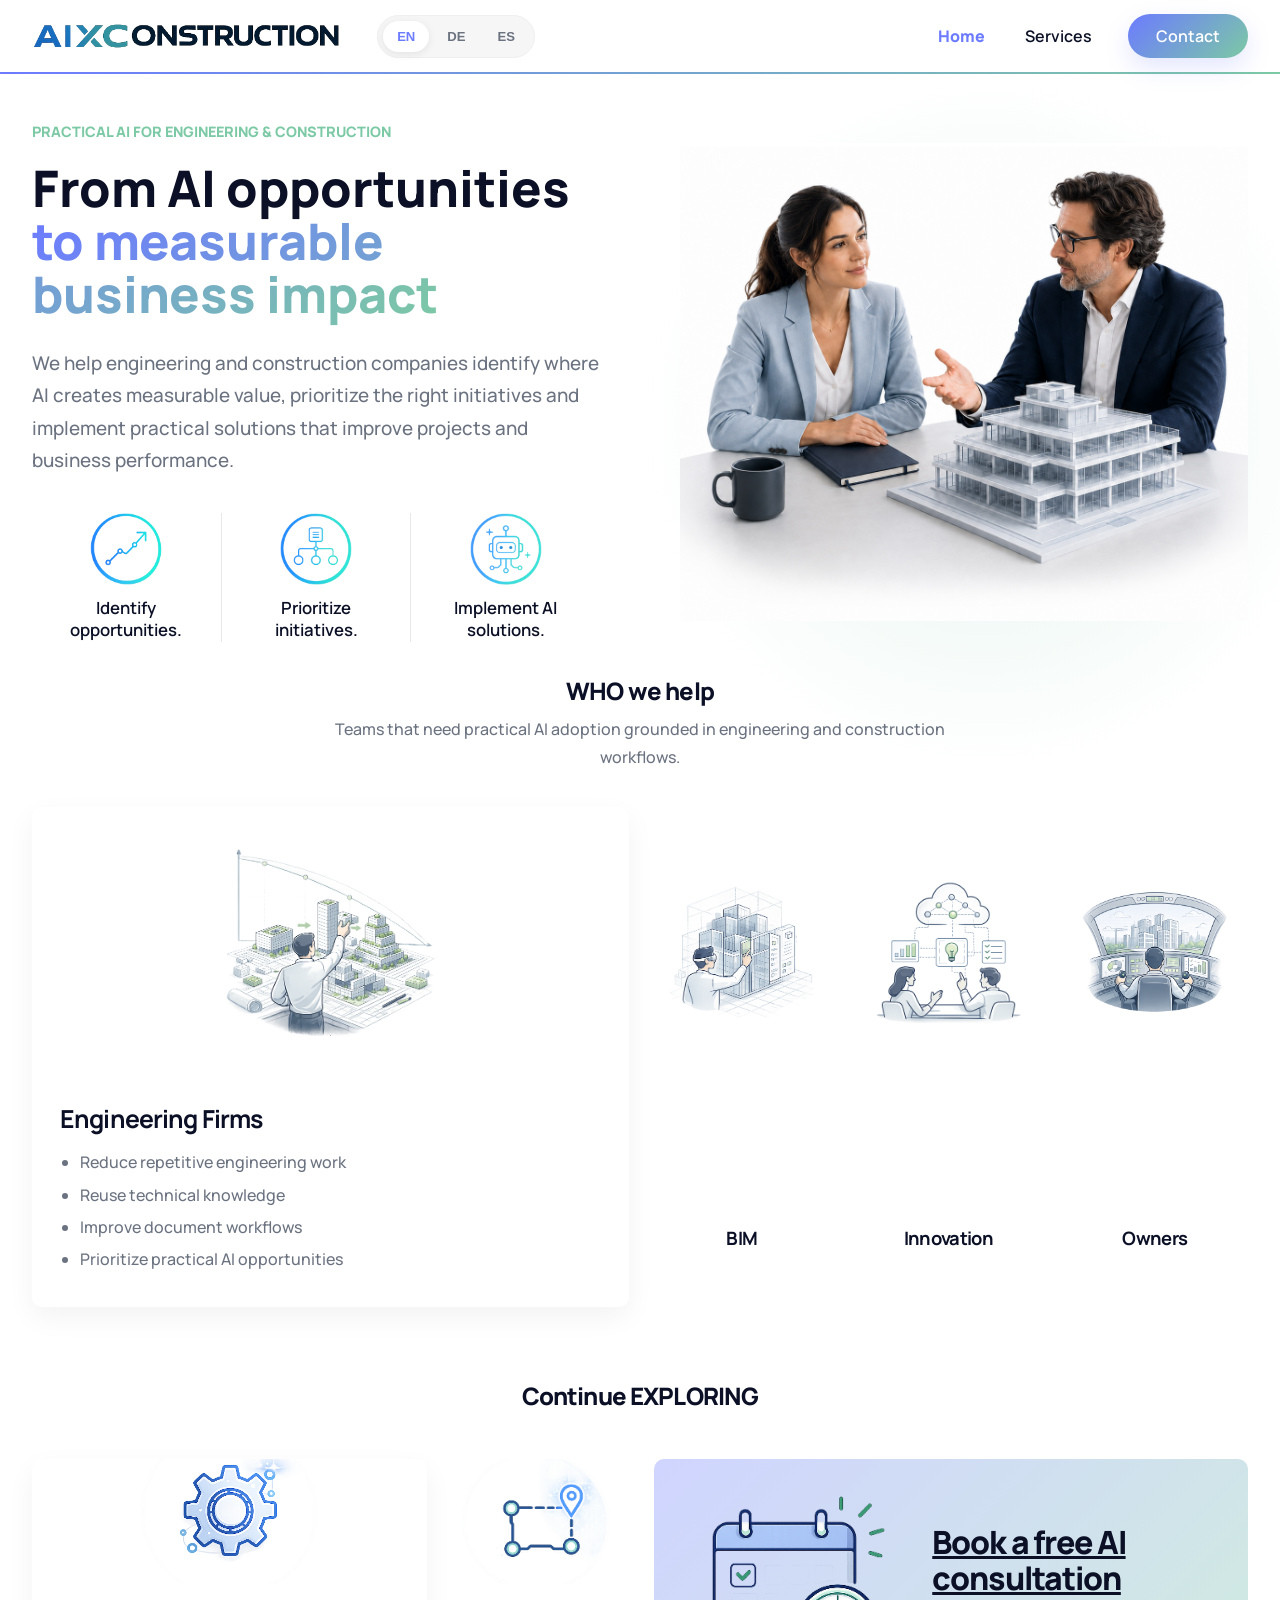
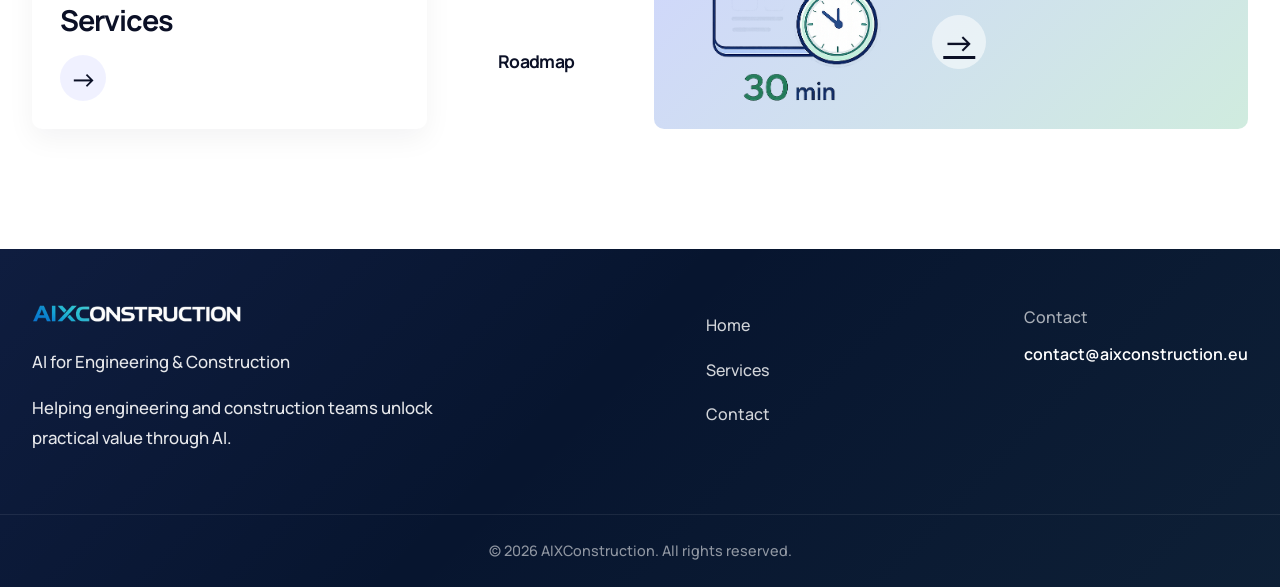
==== commit 83eb0509: "changes" ====
--- a/index.html
+++ b/index.html
@@ -25,6 +25,10 @@
     <link rel="stylesheet"
           href="css/style.css">
 
+    <link rel="alternate" hreflang="en" href="index.html">
+    <link rel="alternate" hreflang="de" href="de/index.html">
+    <link rel="alternate" hreflang="x-default" href="index.html">
+
 </head>
 
 <body class="home-page">
@@ -48,12 +52,13 @@
             </p>
 
             <h1>
-                Practical AI<br>
-                for <span>eingineering<br>& Construction</span>
+                From AI opportunities<br>
+                <span>to measurable<br>
+                business impact</span>
             </h1>
 
             <p class="hero-subtitle">
-                We help engineering and construction companies identify high-value AI opportunities, prioritize what matters and implement practical solutions that improve projects and business performance.
+                We help engineering and construction companies identify where AI creates measurable value, prioritize the right initiatives and implement practical solutions that improve projects and business performance.
             </p>
 
             <div class="hero-features">
@@ -413,7 +418,7 @@
             RIGHT COLUMN
         =================================== -->
 
-        <article class="contact-card">
+        <a class="contact-card" href="contact.html" aria-label="Book a free AI consultation">
 
             <img
                 class="contact-card-image"
@@ -426,16 +431,15 @@
                     Book a free AI consultation
                 </h3>
 
-                <a
-                    href="contact.html"
-                    class="contact-arrow"
-                    aria-label="Book a free AI consultation">
+                <span class="contact-arrow" aria-hidden="true">
                     &rarr;
-                </a>
+                </span>
 
             </div>
 
-        </article>
+        </a>
+
+    </div>
 
     </div>
 
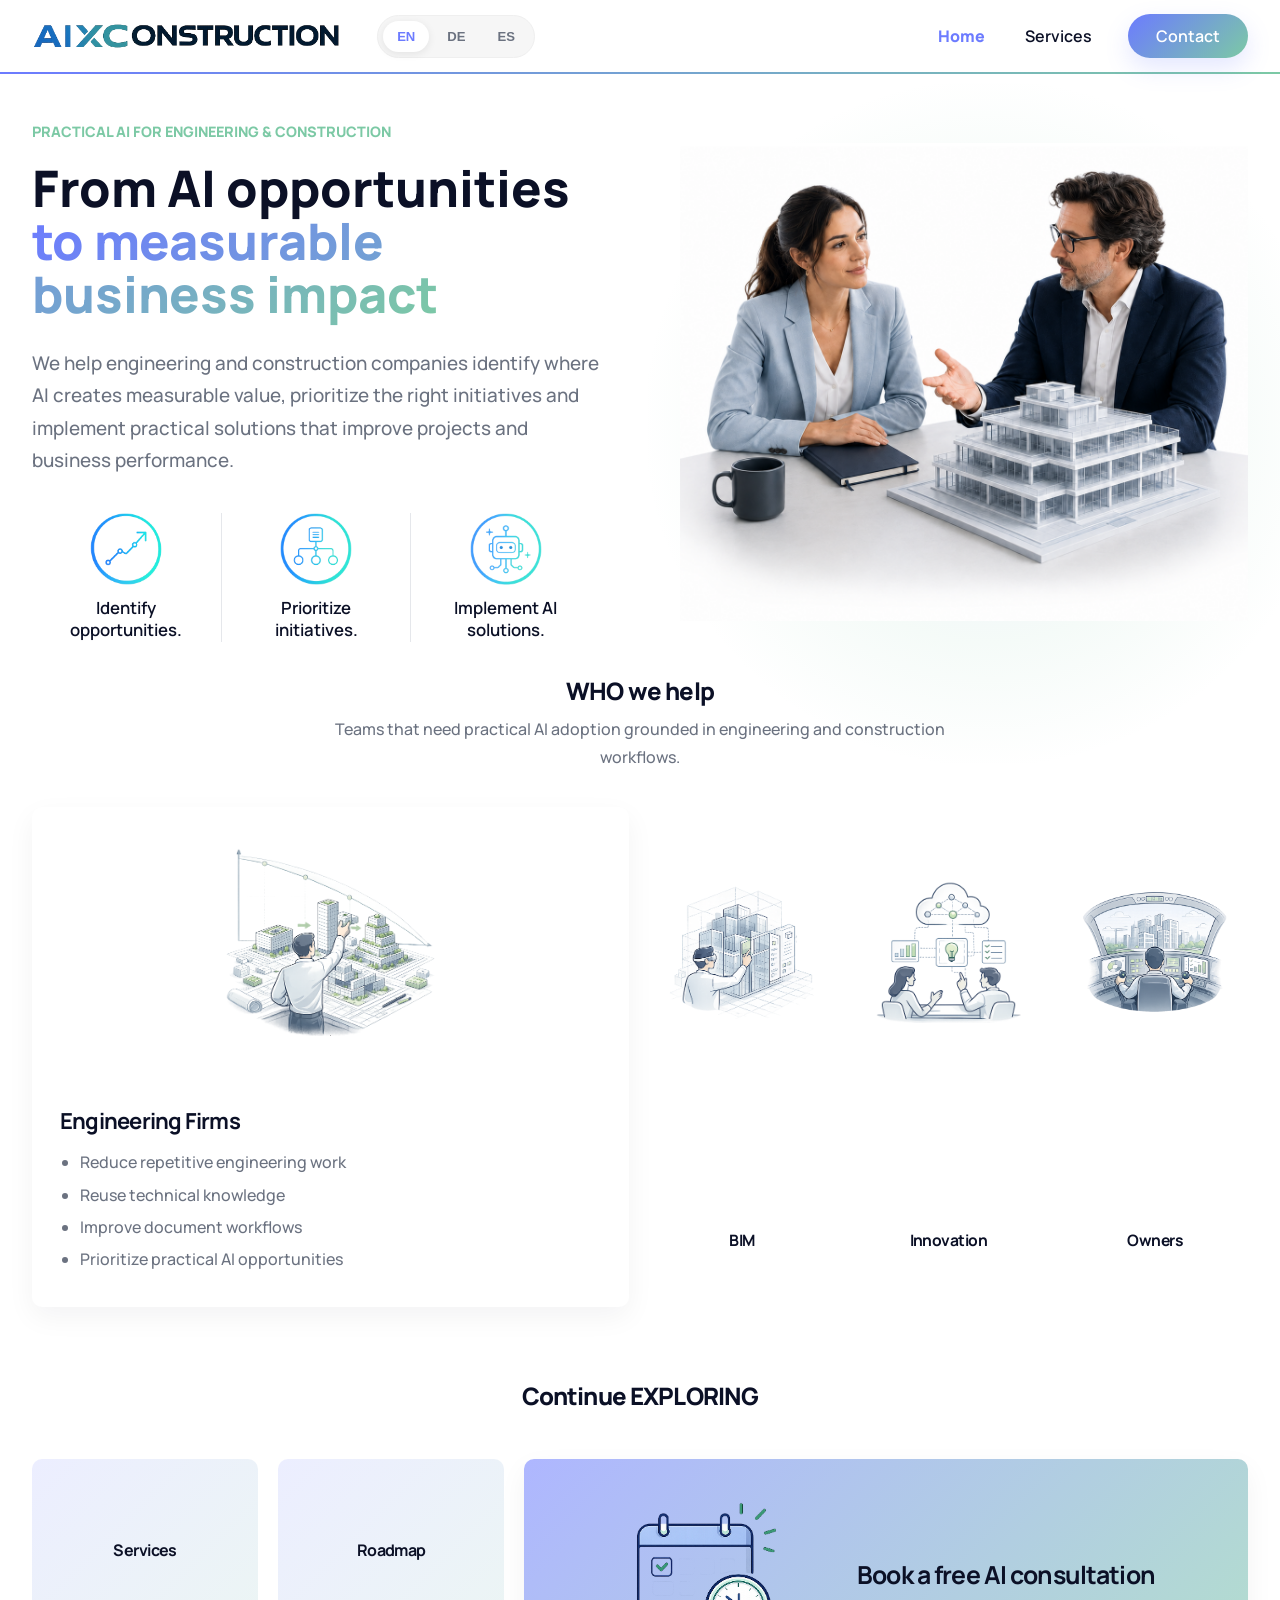
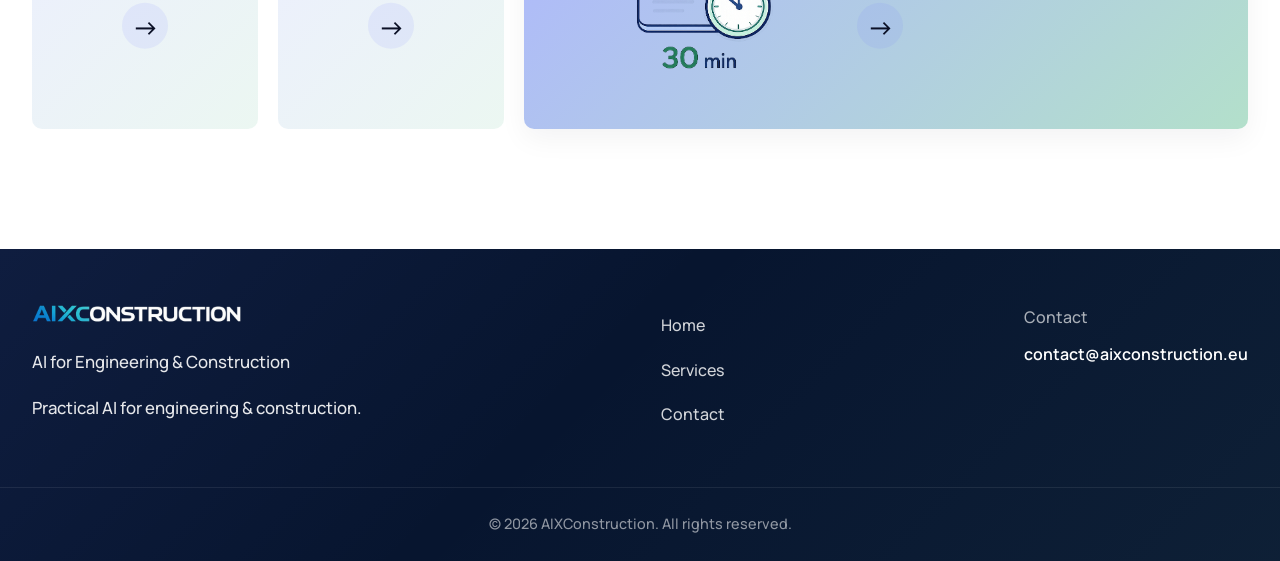
==== commit 8930f66d: "changes" ====
--- a/index.html
+++ b/index.html
@@ -330,23 +330,18 @@
 
         </div>
 
-        <div class="explore-layout">
-
-            <!-- ===================================
-                 LEFT COLUMN
-            ==================================== -->
-
-            <div
+        <div
                 class="showcase
                        showcase--compact
                        showcase--navigation
-                       showcase--no-description"
+                       showcase--no-description
+                       showcase--explore"
                 data-showcase
                 data-mode="navigation">
 
                 <!-- SERVICES -->
 
-                <article class="showcase-item showcase-item--active">
+                <article class="showcase-item">
 
                     <div class="showcase-media">
 
@@ -412,34 +407,41 @@
 
                 </article>
 
-            </div>
-
-        <!-- ===================================
-            RIGHT COLUMN
-        =================================== -->
-
-        <a class="contact-card" href="contact.html" aria-label="Book a free AI consultation">
-
-            <img
-                class="contact-card-image"
-                src="images/icon-free-consultation.png"
-                alt="Book a free AI consultation">
-
-            <div class="contact-card-content">
-
-                <h3>
-                    Book a free AI consultation
-                </h3>
-
-                <span class="contact-arrow" aria-hidden="true">
-                    &rarr;
-                </span>
-
-            </div>
-
-        </a>
-
-    </div>
+                <!-- FREE CONSULTATION -->
+
+                <article class="showcase-item showcase-item--consultation showcase-item--active">
+
+                    <div class="showcase-media">
+
+                        <img
+                            class="showcase-image"
+                            src="images/icon-free-consultation.png"
+                            alt="Book a free AI consultation">
+
+                    </div>
+
+                    <div class="showcase-content">
+
+                        <h3 class="showcase-title-short">
+                            Book a free AI consultation
+                        </h3>
+
+                        <h3 class="showcase-title-full">
+                            Book a free AI consultation
+                        </h3>
+
+                        <a
+                            href="contact.html"
+                            class="showcase-action"
+                            aria-label="Book a free AI consultation">
+                            &rarr;
+                        </a>
+
+                    </div>
+
+                </article>
+
+        </div>
 
     </div>
 
--- a/css/style.css
+++ b/css/style.css
@@ -30,10 +30,10 @@
 
     Project rules
 
-    � Phone
+    - Phone
     Mobile layout
 
-    � Desktop
+    - Desktop
     Desktop layout
 
     Never create additional breakpoints
@@ -174,4 +174,11 @@
 
     padding-inline:var(--container-padding);
 
-}+}
+
+@media (max-width:767px), (orientation:landscape) and (max-height:600px) and (pointer:coarse){
+    body,
+    p{
+        line-height:1.45;
+    }
+}
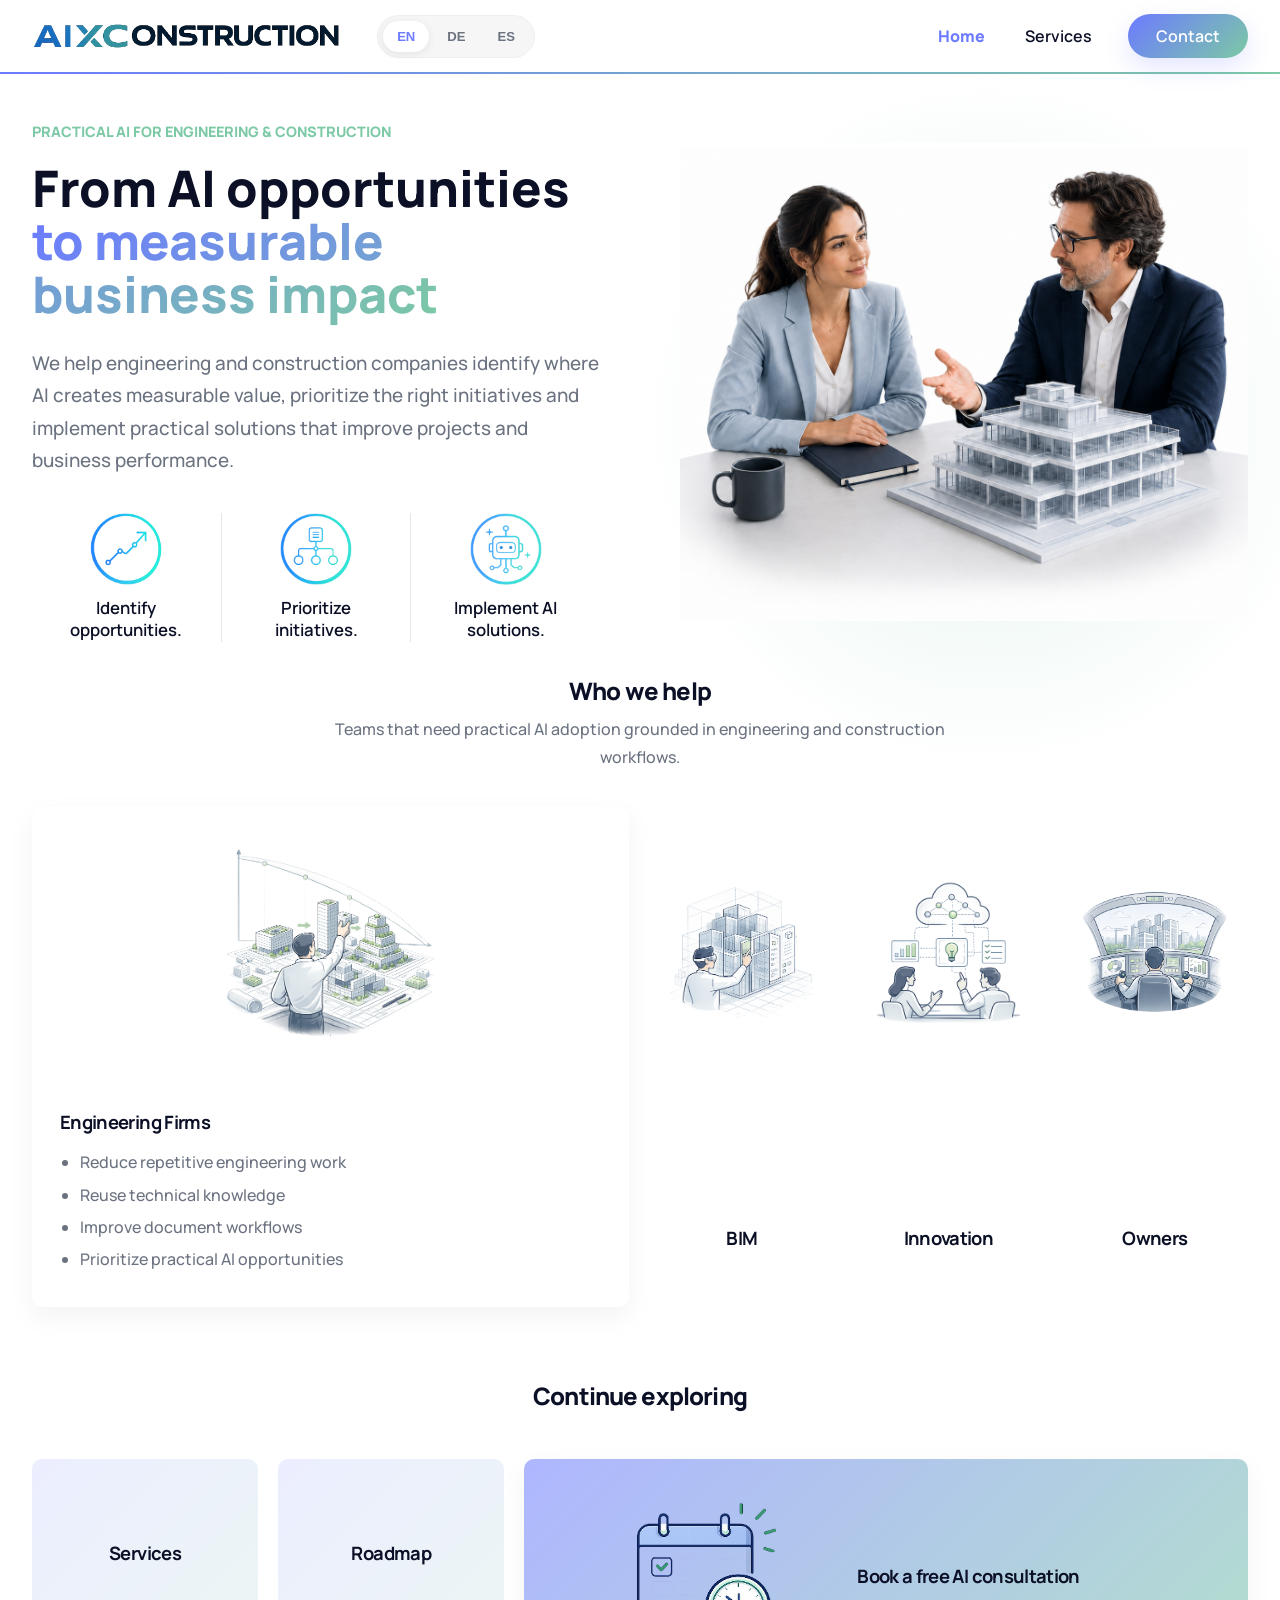
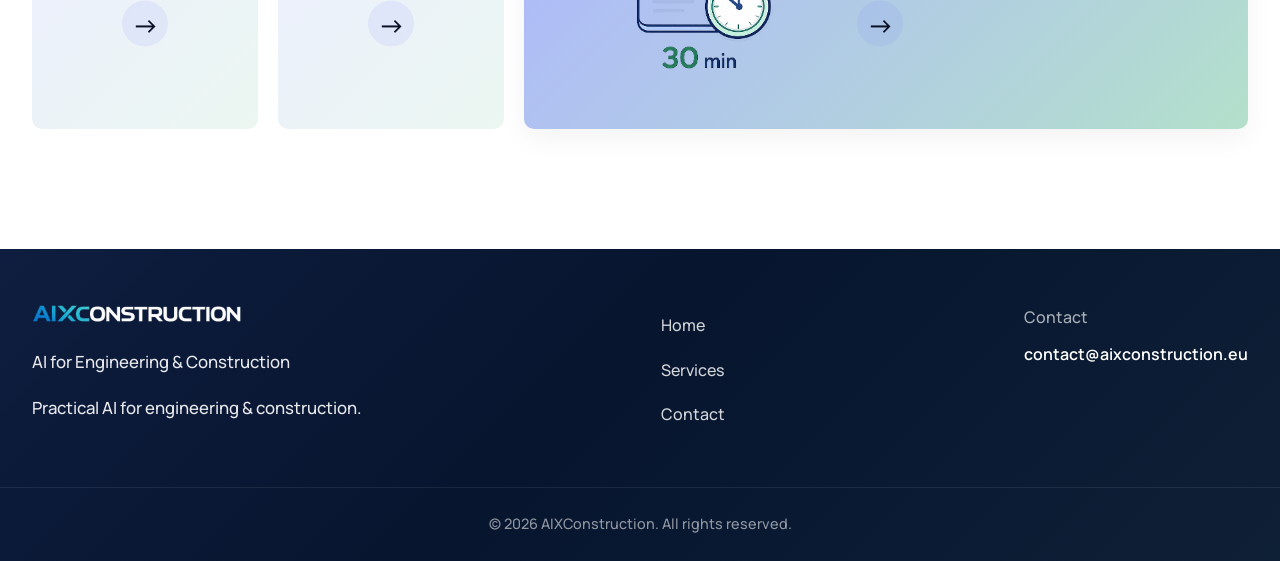
==== commit cb2848ef: "changes" ====
--- a/index.html
+++ b/index.html
@@ -122,7 +122,7 @@
         <div class="section-header">
 
             <h2>
-                WHO we help
+                Who we help
             </h2>
 
             <p>
@@ -325,7 +325,7 @@
         <div class="section-header">
 
             <h2>
-                Continue EXPLORING
+                Continue exploring
             </h2>
 
         </div>
--- a/css/style.css
+++ b/css/style.css
@@ -181,4 +181,10 @@
     p{
         line-height:1.45;
     }
+
+    .who-we-help-section .section-header p,
+    .services-section .section-header p,
+    .roadmap-section .section-header p{
+        display:none;
+    }
 }
